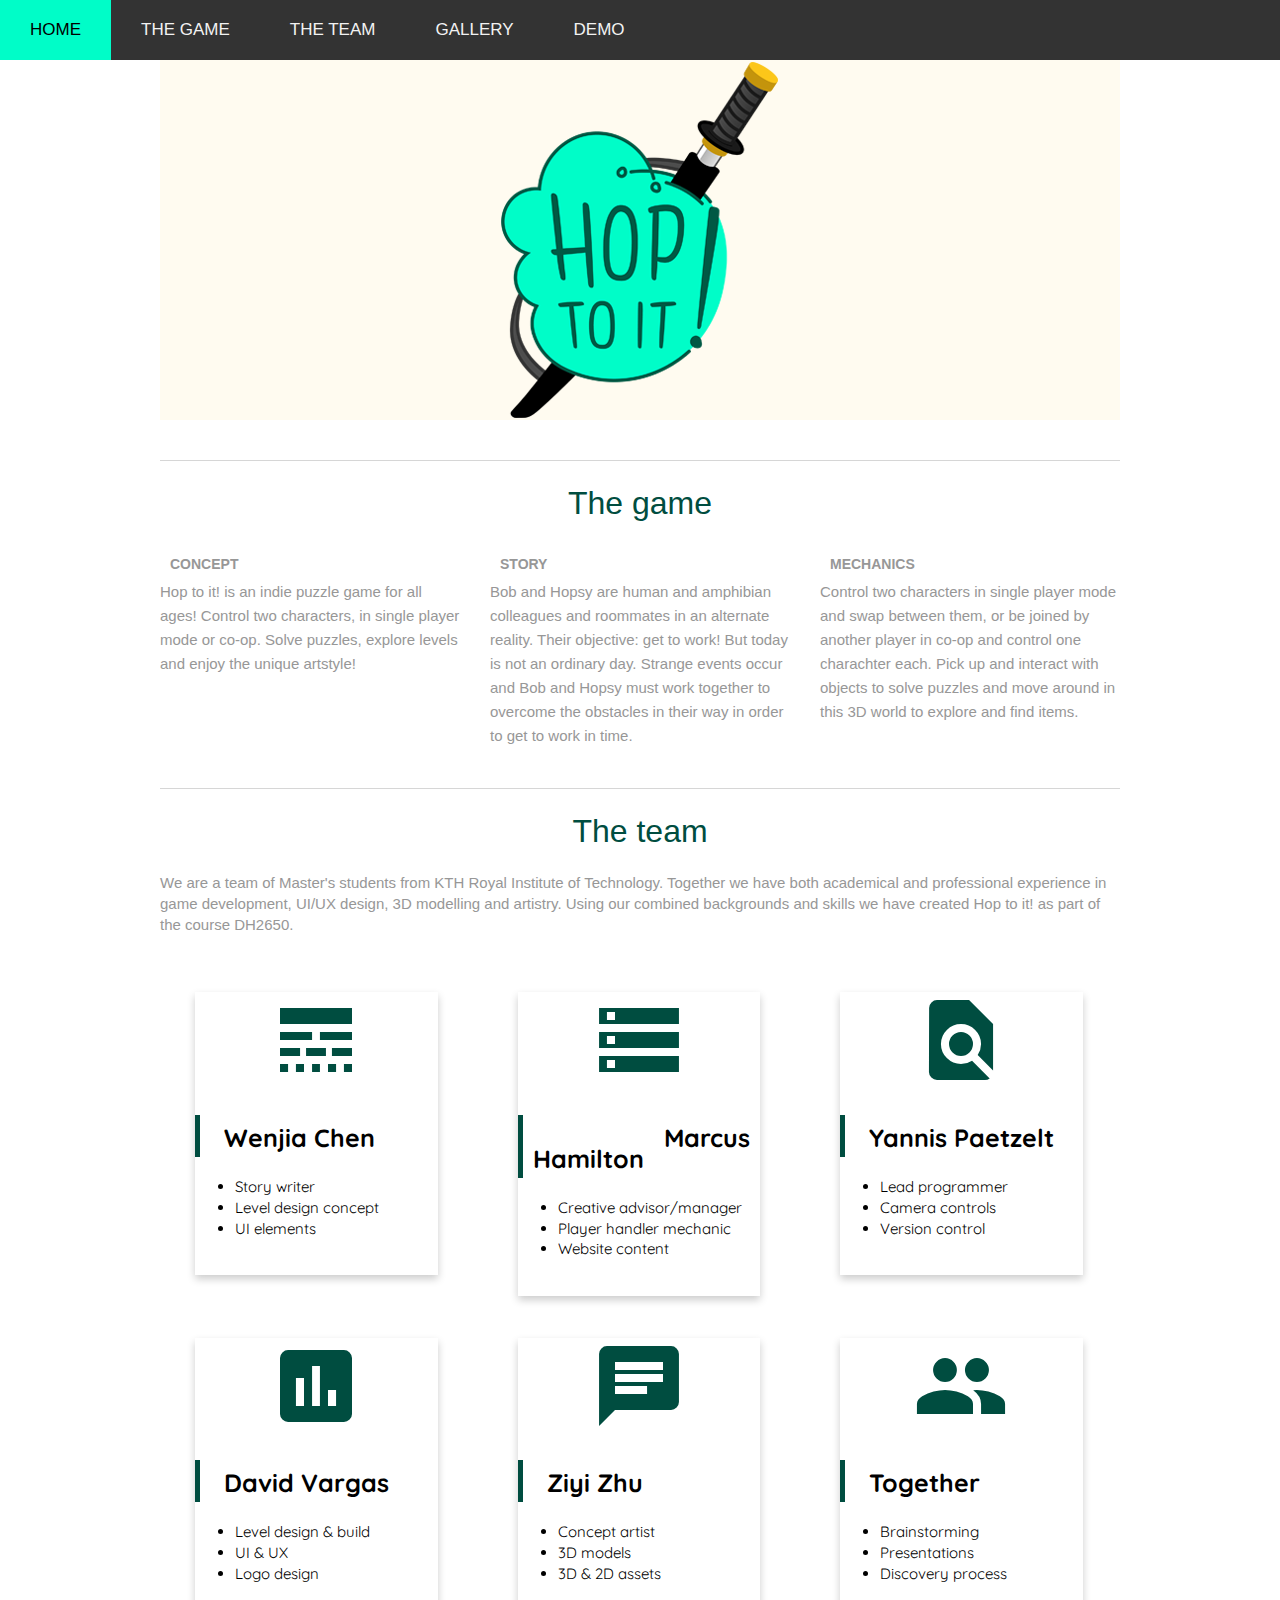
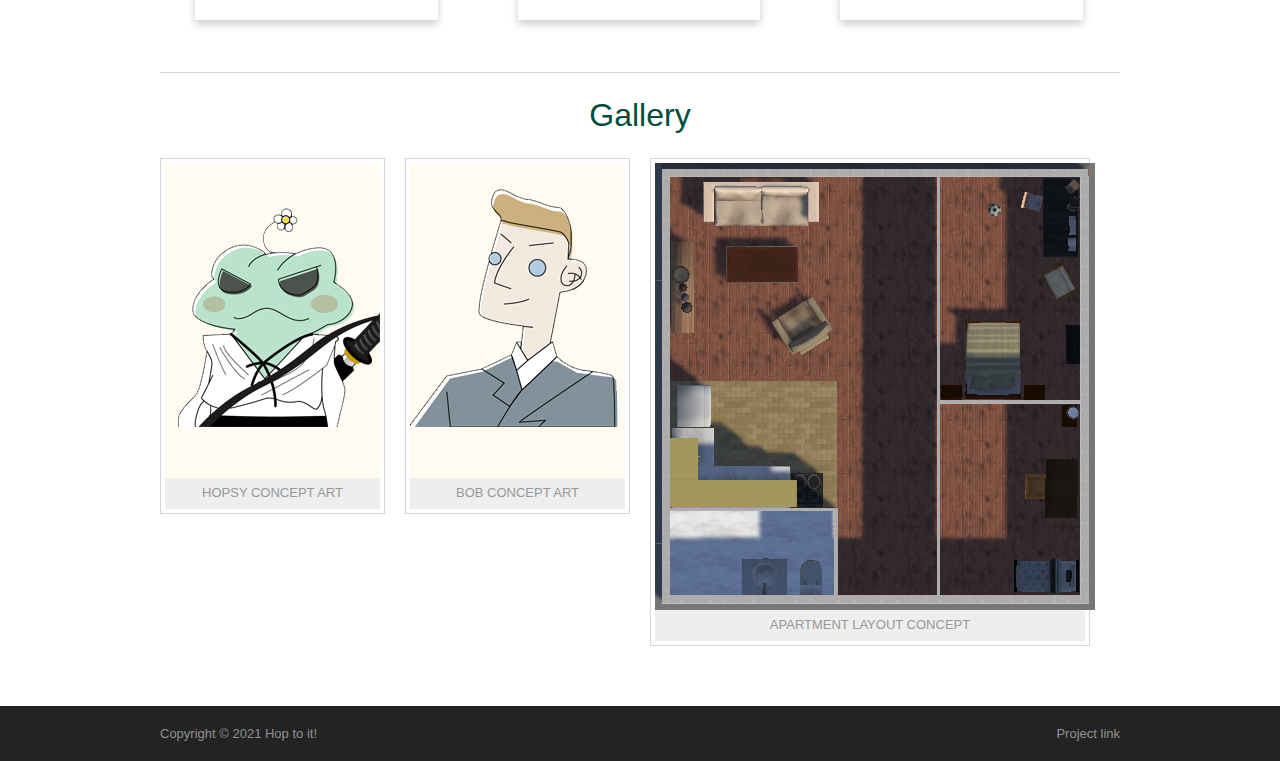
==== index.html @ 8611d5c2 "remove main folder" ====
<!DOCTYPE html>
<html lang="en" dir="ltr">
<head>
<link href="https://fonts.googleapis.com/icon?family=Material+Icons" rel="stylesheet">
<link href='https://fonts.googleapis.com/css?family=Quicksand' rel='stylesheet'>
<title>Hop to it!</title>
<meta charset="UTF-8">
<link rel="stylesheet" href="styles/layout.css" type="text/css">
<!--[if lt IE 9]><script src="scripts/html5shiv.js"></script><![endif]-->
<style>

html{
      scroll-padding-top: 70px;
}

body {
  margin: 0;
  padding: 0;
  font-family: Arial, Helvetica, sans-serif;
}

.topnav {
  overflow: hidden;
  background-color: #333;
  position: fixed;
  top: 0;
  width: 100%
}

.topnav a {
  float: left;
  color: #f2f2f2;
  text-align: center;
  padding: 20px 30px;
  text-decoration: none;
  font-size: 17px;
}

.topnav a:hover {
  background-color: #00FDC8;
  color: black;
}

/* Create three equal columns that floats next to each other */
.colcontainer {
  display: table;
  table-layout: fixed; /*euqal column width*/
  width: 100%;
}

.colsection {
  width: 100%;
  margin:0 auto;
  position:relative;
  background-color: #fffbf0;
  border-style: solid;
  border-color: gray;
  border-width: 2px;
  padding: 5px;

}

.card {
  box-shadow: 0 4px 8px 0 rgba(0,0,0,0.2);
  transition: 0.3s;
  width: 100%;
}

.card:hover {
  box-shadow: 0 8px 16px 0 rgba(0,0,0,0.2);
}

blockquote {
    border-left: 5px solid #004d40 !important;
    margin: 20px 0;
    padding-left: 1.5rem;
    padding:8px 10px;
}

@media (max-width: 440px) { /*breakpoint*/
  .colsection {
    display: block;
  }
}

/* Responsive columns */
@media screen and (max-width: 440px) {
  .column {
    width: 100%;
    display: block;
    margin-bottom: 20px;
  }
}

/* Float four columns side by side */
.column {
  float: left;
  width: 25%;
  padding: 0 40px;
}

/* Remove extra left and right margins, due to padding */
.row {margin: 0 -5px;}

/* Clear floats after the columns */
.row:after {
  content: "";
  display: table;
  clear: both;
}

.material-icons {
    font-family: 'Material Icons';
    font-weight: normal;
    font-style: normal;
    font-size: 24px;
    line-height: 1;
    letter-spacing: normal;
    text-transform: none;
    display: inline-block;
    white-space: nowrap;
    word-wrap: normal;
    direction: ltr;
    -moz-font-feature-settings: 'liga';
    -moz-osx-font-smoothing: grayscale;
}

.promo-caption {
    font-size: 1.7rem;
    font-weight: 500;
    margin-top: 5px;
    margin-bottom: 0;
    text-align: justify !important;
}

i.large {
    font-size: 6rem;
}
.promo i, .icon {
    color: #004d40;
}

</style>

</head>
<body>

<div class="topnav" >
 
<a class="active" href="#home">HOME</a>
  <a href="#game">THE GAME</a>
  <a href="#team">THE TEAM</a>
  <a href="#Gallery">GALLERY</a>
  <a href="https://github.com/DH2650-spel21-8/Hop-to-it" target="blank">DEMO</a>
</div>

<!--
<div class="wrapper row1">
  <header id="header" class="clear">
    <div id="hgroup">
    <!--  
    <h1><a href="#">Hop to it!</a></h1>
       <h2>Subtitle</h2> 
       
    </div>
    <div>
    <img src="images/logo.png" height="50px" width="39px" border="1px">
    <span style="vertical-align: middle;">Here is some text.</span>
    <br> <br>
</div>

    <nav>
      <ul>
        <li><a href="#">Text Link</a></li>
        <li><a href="#">Text Link</a></li>
        <li><a href="#">Text Link</a></li>
        <li><a href="#">Text Link</a></li>
        <li class="last"><a href="#">Text Link</a></li>
      </ul>
    </nav>
  </header>
</div>
-->
<!-- content -->
<div id="home" style="margin-top: 30px" class="wrapper row2">
  <div id="container" class="clear">
    <!-- content body -->
    <section id="slider"><a href="#"><img src="images/title1.png" alt=""></a></section>

    <!-- main content -->
    <div id="homepage">
    <div id="game">
      <!-- services area -->
      <h1></h1>
      <div style="text-align: center; font-size: 32px; color:"> 
        <p style="color:#004d40;">  The game  <p>
      </div>
      
      <section id="services" class="clear">
        <article>
          <strong>Concept</strong>
          <p style="font-size: 15px">Hop to it! is an indie puzzle game for all ages! Control two characters, in single player mode or co-op. Solve puzzles, explore levels and enjoy the unique artstyle!</p>
        </article>
        <article>
          <strong>Story</strong>
          <p style="font-size: 15px">Bob and Hopsy are human and amphibian colleagues and roommates in an alternate reality. Their objective: get to work! But today is not an ordinary day. Strange events
          occur and Bob and Hopsy must work together to overcome the obstacles in their way in order to get to work in time.</p>
        </article>
        <article class="last">
          <strong>Mechanics</strong>
          <p style="font-size: 15px">Control two characters in single player mode and swap between them, or be joined by another player in co-op and control one charachter each. Pick up and interact with objects
          to solve puzzles and move around in this 3D world to explore and find items.</p>
        </article>
      </section>
      </div>
      <!-- / services area -->
      <!-- ########################################################################################## -->
      <!-- ########################################################################################## -->
      <!-- ########################################################################################## -->
      <!-- ########################################################################################## -->
      <!-- One Quarter -->
      
      <div id="team">
      <h1></h1>
      <div style="text-align: center; font-size: 32px; color:"> 
        <p style="color:#004d40;">  The team  <p>
      </div>
      
      <section class="clear">
      <p style="font-size: 15px">We are a team of Master's students from KTH Royal Institute of Technology. Together we have both academical and professional experience in game development, UI/UX design, 3D modelling and artistry.
        Using our combined backgrounds and skills we have created Hop to it! as part of the course DH2650.</p>
        <br> <br>
      <div class="row">
        <div class="column"> 
            <div class="card">
                <div style="text-align: center;">
                    <i class="material-icons large center-align icon" googl="true">line_style</i>
                </div>
                <blockquote>
                    <p style="font-family: 'Quicksand';font-size: 25px; color: black;" class="promo-caption" googl="true">&nbsp;&nbsp;<b>Wenjia Chen</b></p> 
                </blockquote>
                <ul style="font-family: 'Quicksand';font-size: 15px; color: black;" class="browser-default">
                  <li>Story writer</li>
                  <li googl="true">Level design concept</li>
                  <li>UI elements</li>
                </ul>
                <br>
            </div>
        </div>

        <div class="column"> 
            <div class="card">
                <div style="text-align: center;">
                    <i class="material-icons large center-align icon" googl="true">storage</i>
                </div>
                <blockquote>
                    <p style="font-family: 'Quicksand';font-size: 25px; color: black;" class="promo-caption" googl="true">&nbsp;&nbsp;<b>Marcus Hamilton</b></p> 
                </blockquote>
                <ul style="font-family: 'Quicksand';font-size: 15px; color: black;" class="browser-default">
                  <li>Creative advisor/manager</li>
                  <li googl="true">Player handler mechanic</li>
                  <li>Website content</li>
                </ul>
                <br>
            </div>
        </div>

        <div class="column"> 
            <div class="card">
                <div style="text-align: center;">
                    <i class="material-icons large center-align icon" googl="true">find_in_page</i>
                </div>
                <blockquote>
                    <p style="font-family: 'Quicksand';font-size: 25px; color: black;" class="promo-caption" googl="true">&nbsp;&nbsp;<b>Yannis Paetzelt</b></p> 
                </blockquote>
                <ul style="font-family: 'Quicksand';font-size: 15px; color: black;" class="browser-default">
                  <li>Lead programmer</li>
                  <li googl="true">Camera controls</li>
                  <li>Version control</li>
                </ul>
                <br>
            </div>
        </div>
      </div>
      
      <br> <br>

      <div class="row"> 
        <div class="column"> 
            <div class="card">
                <div style="text-align: center;">
                    <i class="material-icons large center-align icon" googl="true">insert_chart</i>
                </div>
                <blockquote>
                    <p style="font-family: 'Quicksand';font-size: 25px; color: black;" class="promo-caption" googl="true">&nbsp;&nbsp;<b>David Vargas</b></p> 
                </blockquote>
                <ul style="font-family: 'Quicksand';font-size: 15px; color: black;" class="browser-default">
                  <li>Level design & build</li>
                  <li googl="true">UI & UX</li>
                  <li>Logo design</li>
                </ul>
                <br>
            </div>
        </div>

        <div class="column"> 
            <div class="card">
                <div style="text-align: center;">
                    <i class="material-icons large center-align icon" googl="true">chat</i>
                </div>
                <blockquote>
                    <p style="font-family: 'Quicksand';font-size: 25px; color: black;" class="promo-caption" googl="true">&nbsp;&nbsp;<b>Ziyi Zhu</b></p> 
                </blockquote>
                <ul style="font-family: 'Quicksand';font-size: 15px; color: black;" class="browser-default">
                  <li>Concept artist</li>
                  <li googl="true">3D models</li>
                  <li>3D & 2D assets</li>
                </ul>
                <br>
            </div>
        </div>

        <div class="column"> 
            <div class="card">
                <div style="text-align: center;">
                    <i class="material-icons large center-align icon" googl="true">group</i>
                </div>
                <blockquote>
                    <p style="font-family: 'Quicksand';font-size: 25px; color: black;" class="promo-caption" googl="true">&nbsp;&nbsp;<b>Together</b></p> 
                </blockquote>
                <ul style="font-family: 'Quicksand';font-size: 15px; color: black;" class="browser-default">
                  <li>Brainstorming</li>
                  <li googl="true">Presentations</li>
                  <li>Discovery process</li>
                </ul>
                <br>
            </div>
            <br> <br>
        </div>
      </div>
      
      <div id="team">
      <h1></h1>
      <div style="text-align: center; font-size: 32px; color:"> 
        <p style="color:#004d40;"> </b> Gallery  <p>
      </div>


      <div id="Gallery"></div>
      <section id="latest" class="last clear">
        <article class="one_quarter">
          <figure><img src="images/hopsy.png" width="215" height="315" alt="">
            <figcaption>Hopsy concept art</figcaption>
          </figure>
        </article>
        <article class="one_quarter">
          <figure><img src="images/bob.png" width="215" height="315" alt="">
            <figcaption>Bob concept art</figcaption>
          </figure>
        </article>
        <article style="width: 440px"class="one_quarter">
          <figure><img src="images/apartment.png" width="440" height="447" alt="">
            <figcaption>Apartment layout concept</figcaption>
          </figure>
        </article>
      
      </section>
      <!-- / One Quarter -->
    </div>
    <!-- / content body -->
  </div>
</div>
</div>
<!-- Footer -->
<div style="width:100%;" class="wrapper row3">
  <footer id="footer" class="clear">
    <p class="fl_left">Copyright &copy; 2021 <a href="#">Hop to it!</a></p>
    <p class="fl_right"> <a target="_blank" href="https://github.com/DH2650-spel21-8/Hop-to-it" title="Free Website Templates">Project link</a></p>
  </footer>
</div>
</body>
</html>
---- styles/layout.css ----
/*
HTML 5 Template Name: Basic 84
File: Layout CSS
Author: OS Templates
Author URI: https://www.os-templates.com/
Licence: <a href="https://www.os-templates.com/template-terms">Website Template Licence</a>
*/

html{overflow-y:scroll;} /* Forces a scrollbar when the viewport is larger than the websites content - CSS3 */

body{margin:0; padding:0; font-size:13px; font-family:Georgia, "Times New Roman", Times, serif; color:#919191; background-color:#232323;}

.clear:after{content:"."; display:block; height:0; clear:both; visibility:hidden; line-height:0;}
.clear{display:block; clear:both;}
html[xmlns] .clear{display:block;}
* html .clear{height:1%;}

a{outline:none; text-decoration:none;}

code{font-weight:normal; font-style:normal; font-family:Georgia, "Times New Roman", Times, serif;}

.fl_left{float:left;}
.fl_right{float:right;}

img{margin:0; padding:0; border:none; line-height:normal; vertical-align:middle;}
.imgholder, .imgl, .imgr{padding:4px; border:1px solid #D6D6D6; text-align:center;}
.imgl{float:left; margin:0 15px 15px 0; clear:left;}
.imgr{float:right; margin:0 0 15px 15px; clear:right;}

/*----------------------------------------------HTML 5 Overrides-------------------------------------*/

address, article, aside, figcaption, figure, footer, header, nav, section{display:block; margin:0; padding:0;}

q{display:block; padding:0 10px 8px 10px; color:#979797; background-color:#ECECEC; font-style:italic; line-height:normal;}
q:before{content:'� '; font-size:26px;}
q:after{content:' �'; font-size:26px; line-height:0;}

/* ----------------------------------------------Wrapper-------------------------------------*/

div.wrapper{display:block; width:100%; margin:0; padding:0; text-align:left;}

.row1, .row1 a{color:#00FDC8; background-color:#333333;}
.row2{color:#979797; background-color:#FFFFFF;}
.row2 a{color:#FF9900; background-color:#FFFFFF;}
.row3, .row3 a{color:#919191; background-color:#232323;}

/*----------------------------------------------Generalise-------------------------------------*/

#header, #container, #footer{display:block; width:960px; margin:0 auto;}

nav ul{margin:0; padding:0; list-style:none;}

h1, h2, h3, h4, h5, h6{margin:0; padding:0; font-size:16px; font-weight:bold; font-style:normal; line-height:normal; text-transform:uppercase;}

address{font-style:normal;}

/*
blockquote, q{display:block; padding:8px 10px; color:#979797; background-color:#ECECEC; font-style:italic; line-height:normal;}
blockquote:before, q:before{content:'� '; font-size:26px;}
blockquote:after, q:after{content:' �'; font-size:26px; line-height:0;}
*/

form, fieldset, legend{margin:0; padding:0; border:none;}
legend{display:none;}
input, textarea, select{font-size:12px; font-family:Georgia,"Times New Roman",Times,serif;}

.one_third, .two_third, .three_third{display:block; float:left; margin:0 30px 0 0;}
.one_third{width:300px;}
.two_third{width:630px;}
.three_third{width:960px; float:none; margin-right:0; clear:both;}

.one_quarter, .two_quarter, .three_quarter, .four_quarter{display:block; float:left; margin:0 20px 0 0; text-align:justify;}
.one_quarter{width:225px;}
.two_quarter{width:470px;}
.three_quarter{width:715px;}
.four_quarter{width:960px; float:none; margin-right:0; clear:both;}

.lastbox{margin-right:0;}

/*----------------------------------------------Header-------------------------------------*/

#header{padding:20px 0;}

#header #hgroup{float:left; margin:0 0 20px 0;}
#header #hgroup h1, #header #hgroup h2{font-weight:normal; text-transform:none;}
#header #hgroup h1{font-size:36px;}
#header #hgroup h2{font-size:13px;}

#header form{display:block; width:290px; float:right; margin:20px 0; padding:0;}
#header form input{display:block; float:left; width:200px; margin:0; padding:5px; color:#C0BAB6; background-color:#232323; border:1px solid #666666;}
#header form #sf_submit{display:block; float:right; width:70px; font-size:12px; font-weight:bold; text-transform:uppercase; color:#FFFFFF; background-color:#FF9900; border:none; cursor:pointer;}

#header nav{display:block; width:100%; margin:0; padding:20px 0; color:#C0BAB6; background-color:#232323; clear:both;}
#header nav ul{padding:0 20px;}
#header nav li{display:inline; margin-right:25px; text-transform:uppercase;}
#header nav li.last{margin-right:0;}
#header nav li a{color:#C0BAB6; background-color:#232323;}
#header nav li a:hover{color:#FF9900; background-color:#232323;}

/*----------------------------------------------Content Area-------------------------------------*/

#container{padding:30px 0;}
#container section{display:block; width:100%; margin:0 0 30px 0; padding:0;}
#container .last{margin:0;}
#container .more{text-align:right;}

/* ------Slider-----*/

#container #slider{}

/* ------Shout-----*/

#container #shout{display:block; width:930px; padding:15px; font-size:16px; line-height:1.8em; color:#979797; background-color:#EEEEEE; text-transform:uppercase; text-align:justify;}
#container #shout p{margin:0; padding:0;}

/* ------Main Content-----*/

#container #homepage{display:block; width:100%; line-height:1.6em;}
#container #homepage h1{margin-bottom:25px; padding-bottom:10px; border-bottom:1px solid #D6D6D6;}

#container #homepage #services{}
#container #homepage #services article{display:inline; float:left; width:300px; margin:0 30px 0 0; padding:0;}
#container #homepage #services .last{margin-right:0;}
#container #homepage #services figure{display:inline; float:left;}
#container #homepage #services strong{float:left; margin:8px 0 0 10px; padding:0; font-size:14px; font-weight:bold; text-transform:uppercase;}
#container #homepage #services p{display:block; margin:0; padding:5px 0 0 0; clear:both; line-height:1.6em;}
#container #homepage #services .spacer{clear:both; padding:8px 0; line-height:normal;}

#container #homepage #latest{}
#container #homepage #latest article{}
#container #homepage #latest figure{padding:4px; border:1px solid #D6D6D6; text-align:center;}
#container #homepage #latest figcaption{padding:5px; text-align:center; color:#979797; background-color:#EEEEEE; text-transform:uppercase; text-align:center;}

/*----------------------------------------------Footer-------------------------------------*/

#footer{padding:20px 0;}
#footer p{margin:0; padding:0;}
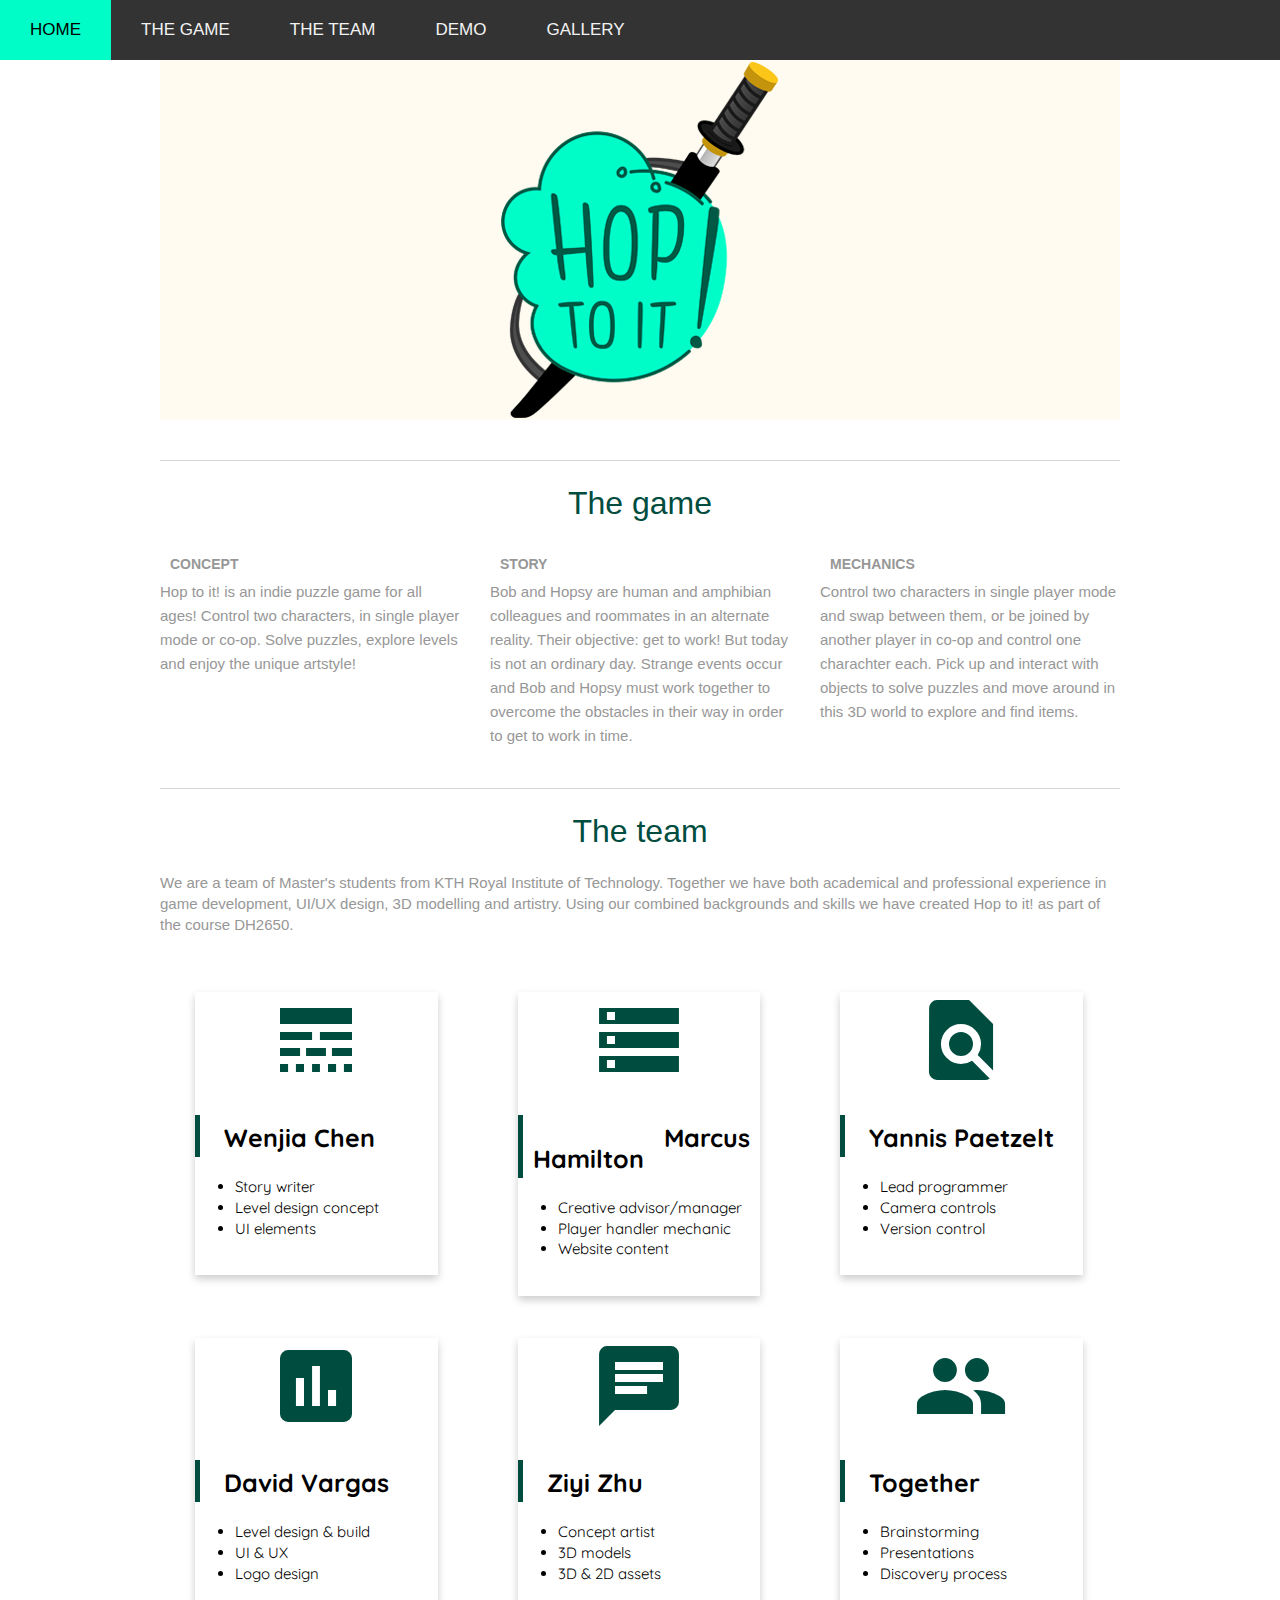
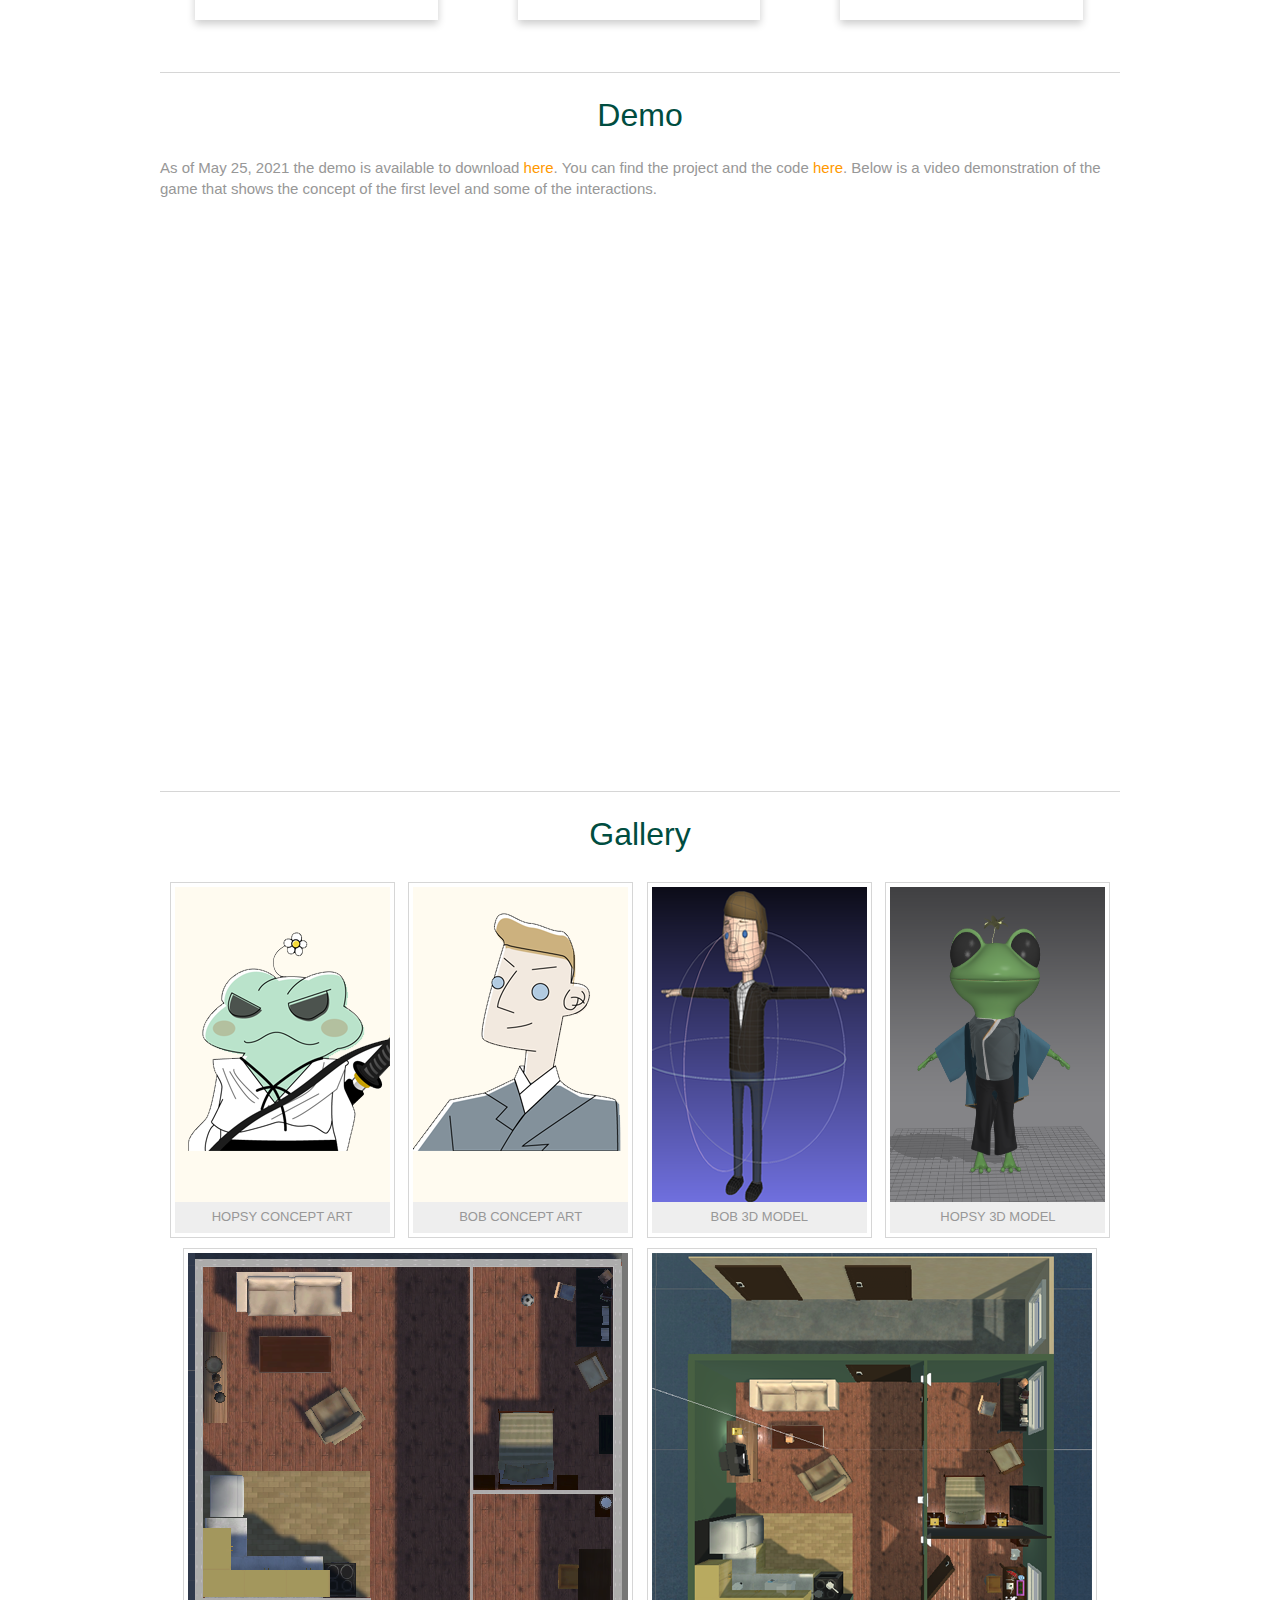
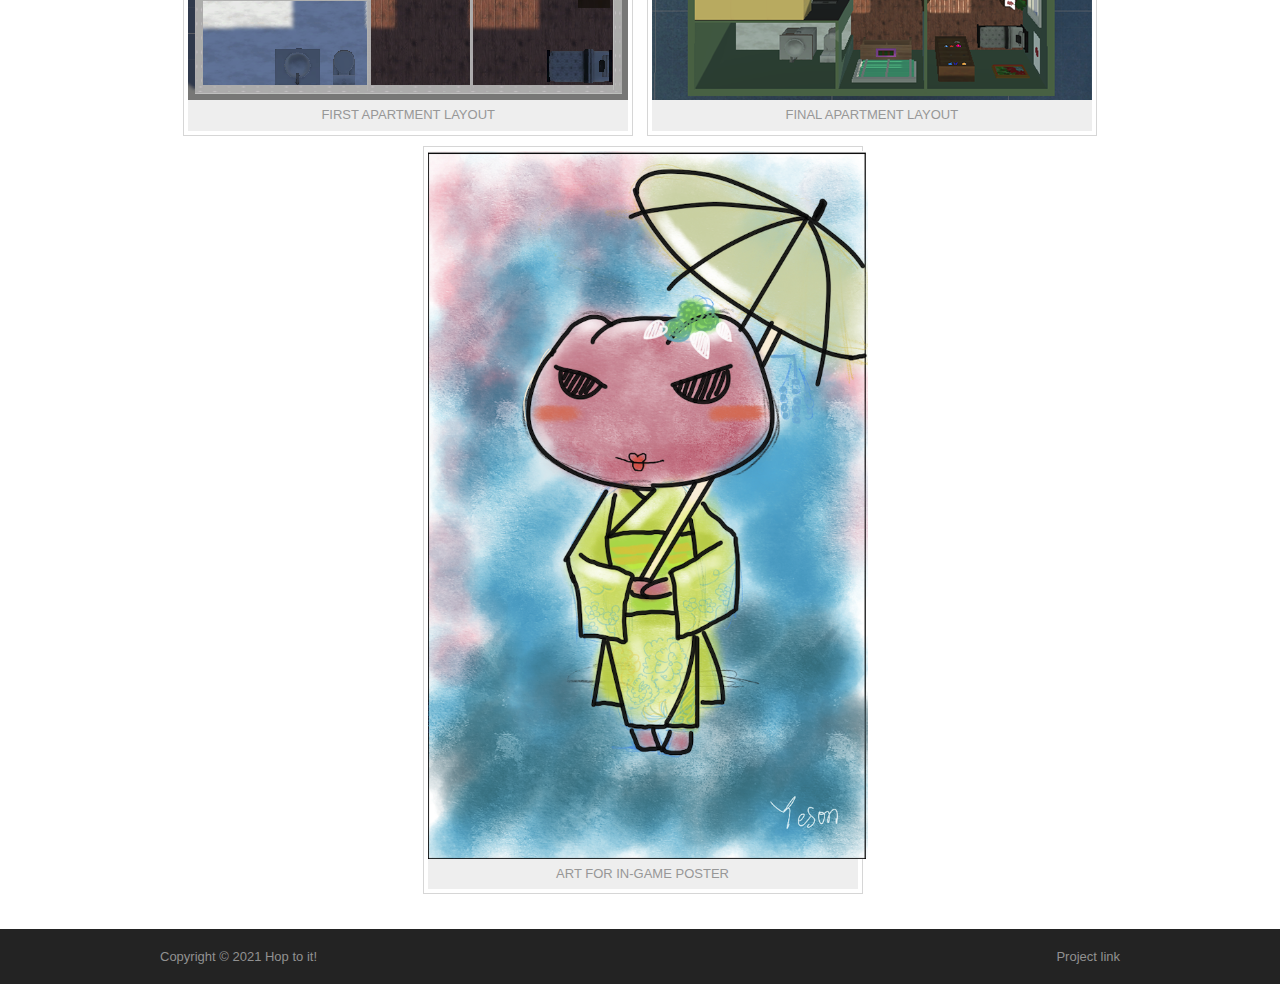
==== commit 993e4bc1: "Added demo section and images to gallery" ====
--- a/index.html
+++ b/index.html
@@ -150,8 +150,8 @@
 <a class="active" href="#home">HOME</a>
   <a href="#game">THE GAME</a>
   <a href="#team">THE TEAM</a>
+  <a href="#Demo">DEMO</a>
   <a href="#Gallery">GALLERY</a>
-  <a href="https://github.com/DH2650-spel21-8/Hop-to-it" target="blank">DEMO</a>
 </div>
 
 <!--
@@ -339,16 +339,40 @@
         </div>
       </div>
       
-      <div id="team">
+
+
+      <div id="Demo">
       <h1></h1>
       <div style="text-align: center; font-size: 32px; color:"> 
+        <p style="color:#004d40;"> </b> Demo  <p>
+      </div>
+      <div id="Demo2"></div>
+      <section class="clear">
+        <div> 
+        <p style="font-size: 15px">As of May 25, 2021 the demo is available to download <a target="_blank" href="https://drive.google.com/drive/folders/1llyT8_DVklATMDodVYiQNB13jZhYdLii?usp=sharing" title="Demo">here</a>.
+            You can find the project and the code <a target="_blank" href="https://github.com/DH2650-spel21-8/Hop-to-it" title="Github link">here</a>.
+            Below is a video demonstration of the game that shows the concept of the first level and some of the interactions.
+        </p>
+
+        <div class="w3-container w3-content w3-center w3-padding-54" style="max-width:960px; align:center;" id="VIDEO">
+            <iframe width=100% height="500" display:block src="https://www.youtube.com/watch?v=dQw4w9WgXcQ" frameborder="0"
+              allow="accelerometer; autoplay; clipboard-write; encrypted-media; gyroscope; picture-in-picture"
+              allowfullscreen></iframe>
+        </div>
+
+        </div>
+      </div>
+      </section>
+
+      <div id="Gallery">
+      <h1></h1>
+      <div style="text-align: center; font-size: 32px;"> 
         <p style="color:#004d40;"> </b> Gallery  <p>
       </div>
-
-
-      <div id="Gallery"></div>
+      <div id="Gallery2"></div>
       <section id="latest" class="last clear">
-        <article class="one_quarter">
+      <div style="text-align: center;"> 
+      <article class="one_quarter">
           <figure><img src="images/hopsy.png" width="215" height="315" alt="">
             <figcaption>Hopsy concept art</figcaption>
           </figure>
@@ -358,12 +382,36 @@
             <figcaption>Bob concept art</figcaption>
           </figure>
         </article>
-        <article style="width: 440px"class="one_quarter">
+        <article class="one_quarter">
+          <figure><img src="images/bobmodel.png" width="215" height="315" alt="">
+            <figcaption>Bob 3D model</figcaption>
+          </figure>
+        </article>
+        <article class="one_quarter">
+          <figure><img src="images/hopsymodel.png" width="215" height="315" alt="">
+            <figcaption>Hopsy 3D model</figcaption>
+          </figure>
+        </article>
+
+        <article style="width: 450px"class="two_quarter">
           <figure><img src="images/apartment.png" width="440" height="447" alt="">
-            <figcaption>Apartment layout concept</figcaption>
-          </figure>
-        </article>
-      
+            <figcaption>First apartment layout</figcaption>
+          </figure>
+        </article>
+
+        <article style="width: 450px"class="two_quarter">
+          <figure><img src="images/apartment_new2.png" width="440" height="447" alt="">
+            <figcaption>Final apartment layout</figcaption>
+          </figure>
+        </article>
+
+        <article style="width: 440px"class="four_quarter">
+          <figure><img src="images/poster.png" width="440" height="708" alt="">
+            <figcaption>Art for in-game poster</figcaption>
+          </figure>
+        </article>
+
+      </div>      
       </section>
       <!-- / One Quarter -->
     </div>
@@ -375,7 +423,7 @@
 <div style="width:100%;" class="wrapper row3">
   <footer id="footer" class="clear">
     <p class="fl_left">Copyright &copy; 2021 <a href="#">Hop to it!</a></p>
-    <p class="fl_right"> <a target="_blank" href="https://github.com/DH2650-spel21-8/Hop-to-it" title="Free Website Templates">Project link</a></p>
+    <p class="fl_right"> <a target="_blank" href="https://github.com/DH2650-spel21-8/Hop-to-it" title="Github link">Project link</a></p>
   </footer>
 </div>
 </body>
--- a/styles/layout.css
+++ b/styles/layout.css
@@ -69,7 +69,7 @@
 .two_third{width:630px;}
 .three_third{width:960px; float:none; margin-right:0; clear:both;}
 
-.one_quarter, .two_quarter, .three_quarter, .four_quarter{display:block; float:left; margin:0 20px 0 0; text-align:justify;}
+.one_quarter, .two_quarter, .three_quarter, .four_quarter{display: inline-block; margin: 5px;}
 .one_quarter{width:225px;}
 .two_quarter{width:470px;}
 .three_quarter{width:715px;}
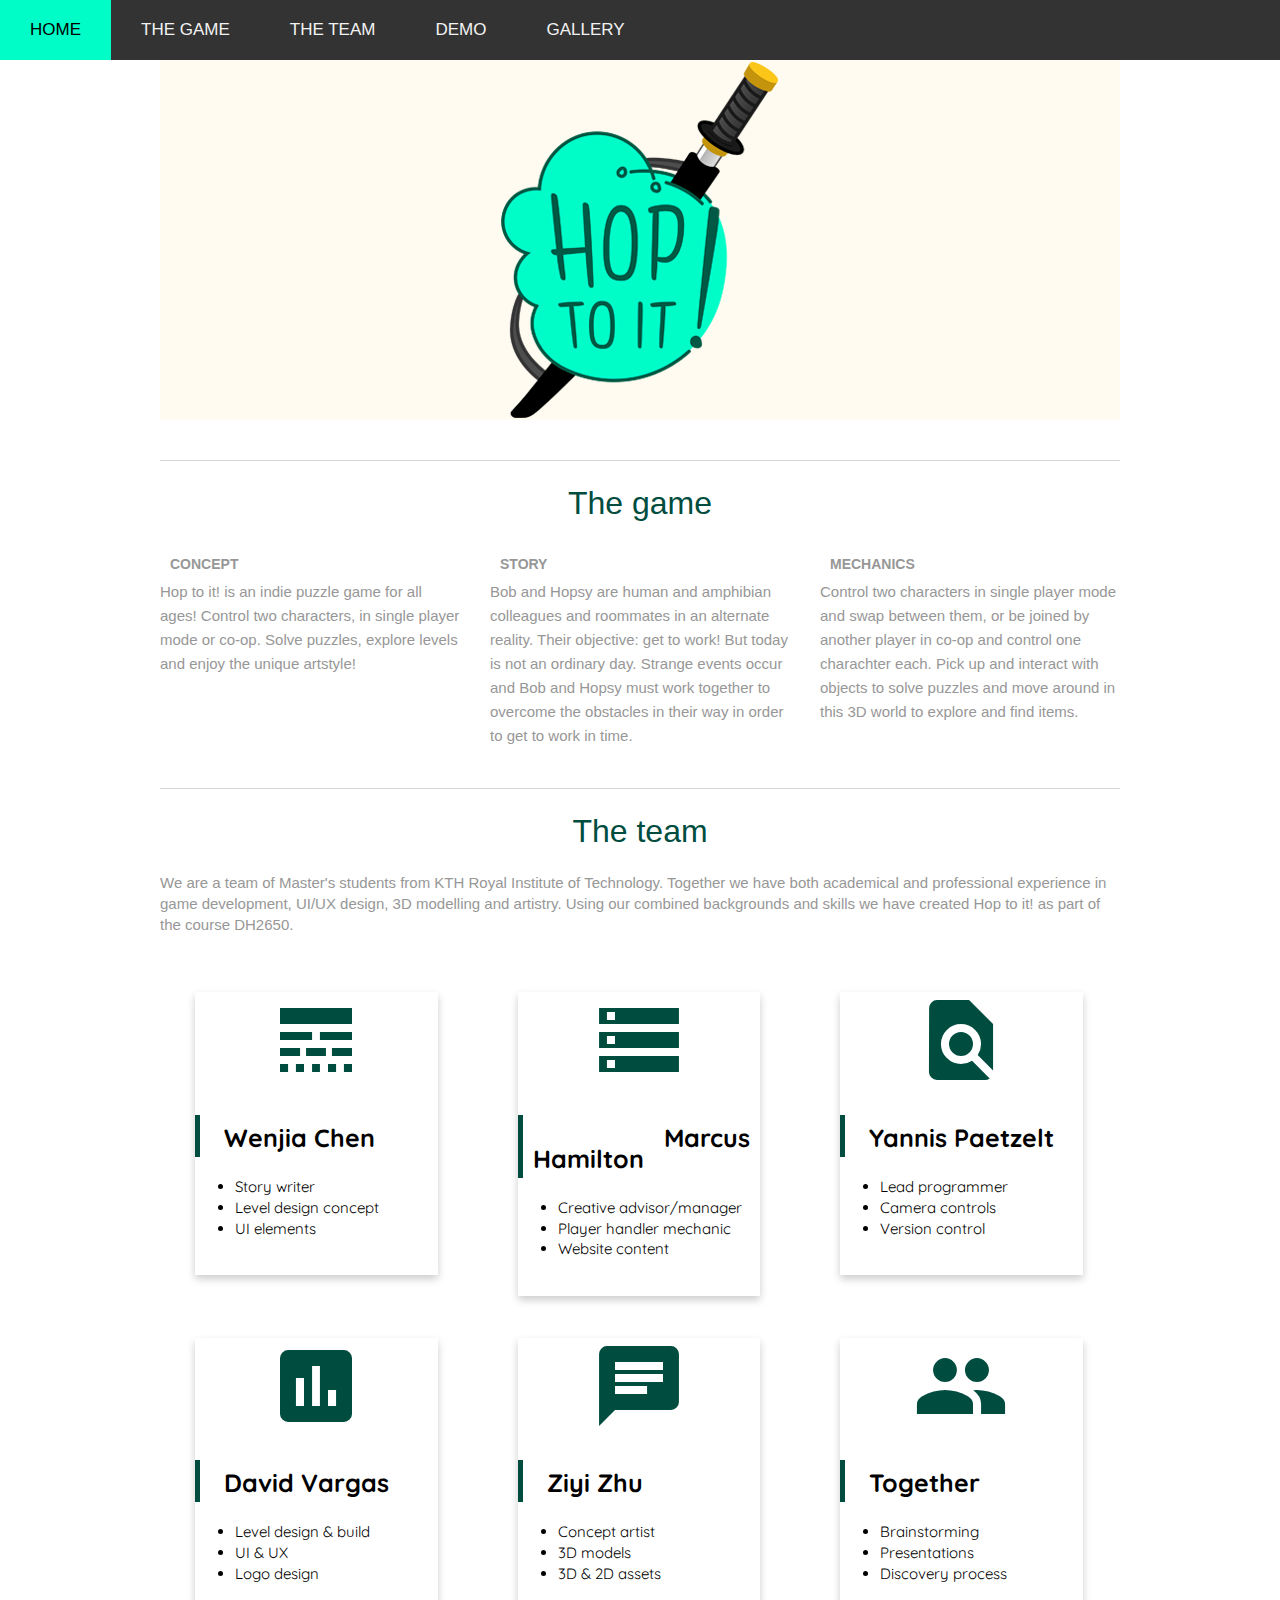
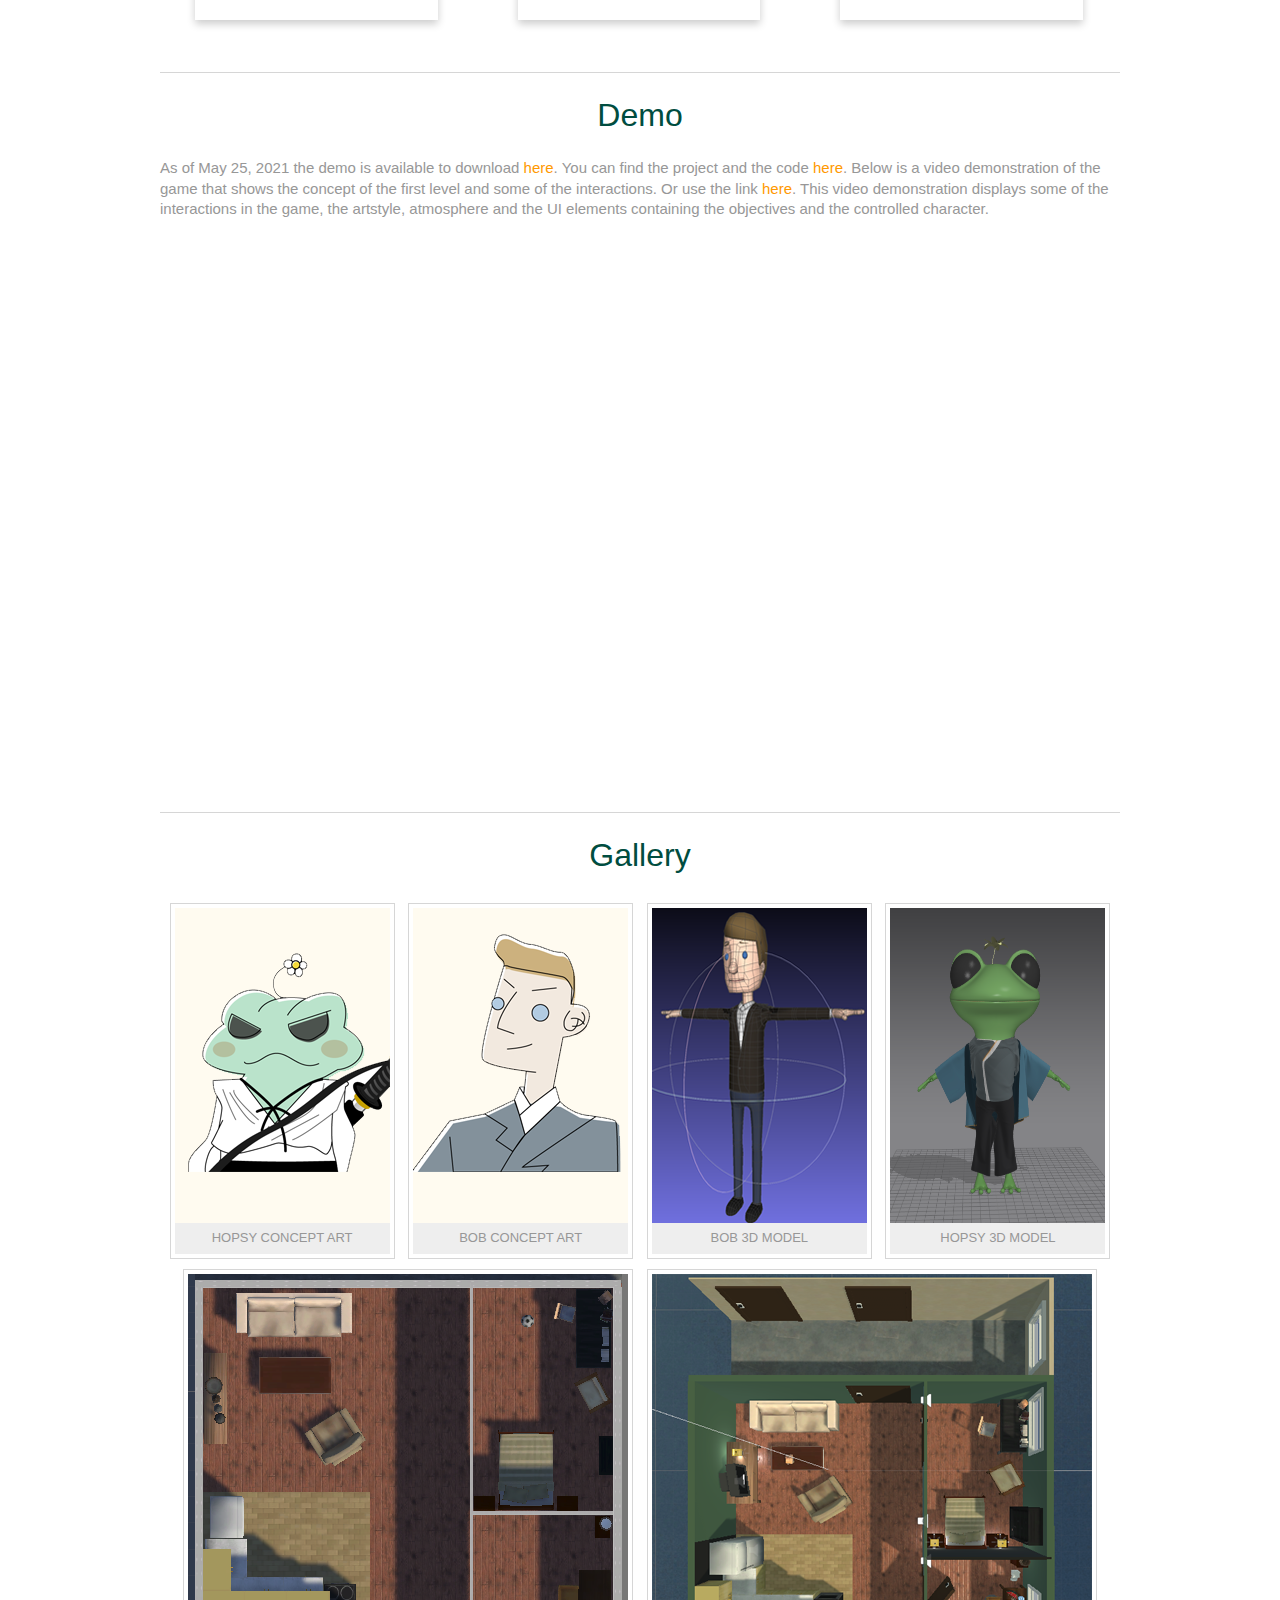
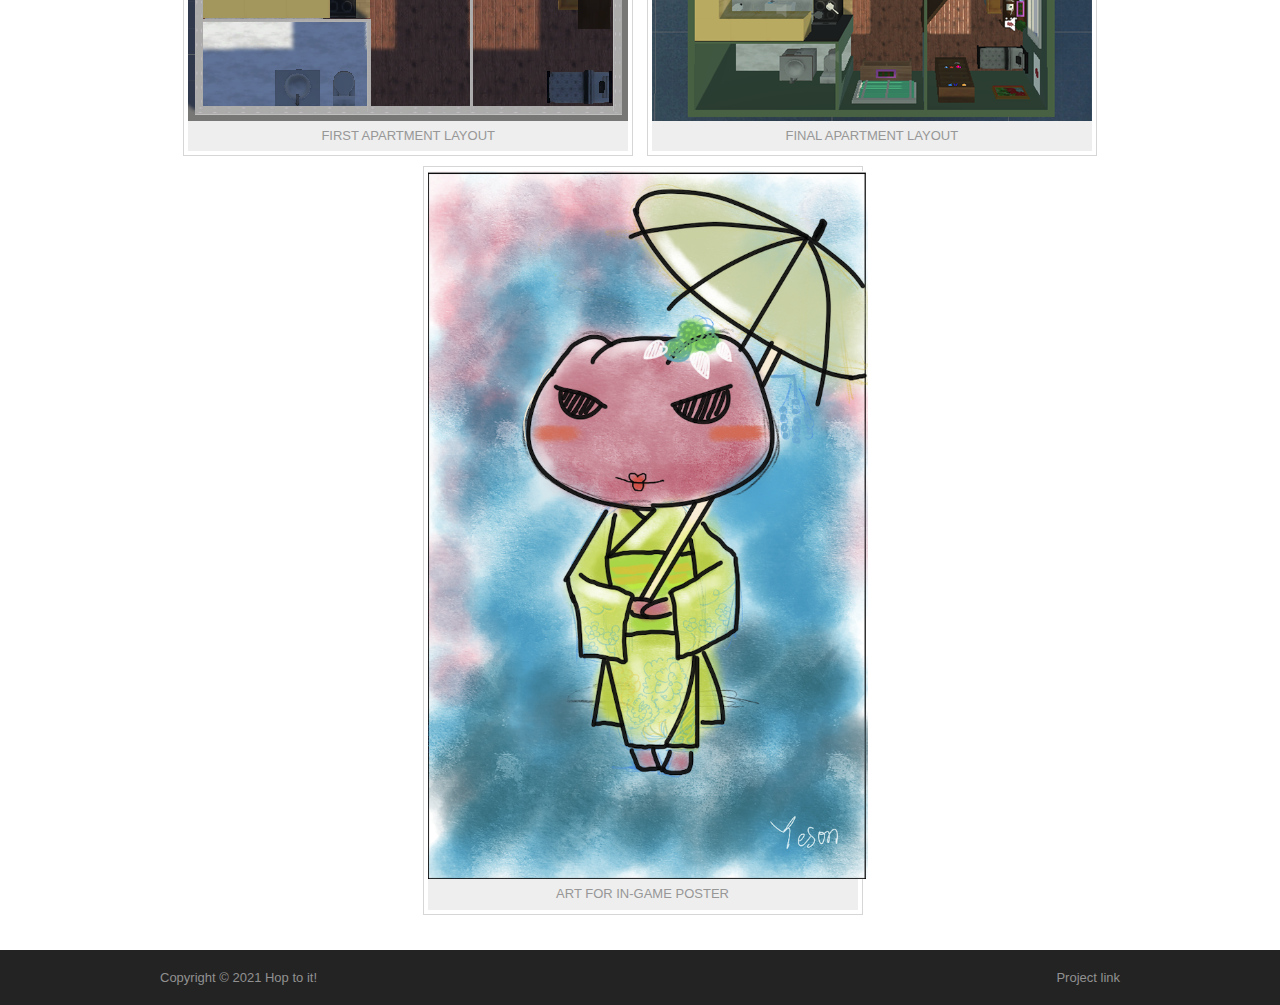
==== commit 759435e9: "Updated video link and demo description" ====
--- a/index.html
+++ b/index.html
@@ -351,11 +351,13 @@
         <div> 
         <p style="font-size: 15px">As of May 25, 2021 the demo is available to download <a target="_blank" href="https://drive.google.com/drive/folders/1llyT8_DVklATMDodVYiQNB13jZhYdLii?usp=sharing" title="Demo">here</a>.
             You can find the project and the code <a target="_blank" href="https://github.com/DH2650-spel21-8/Hop-to-it" title="Github link">here</a>.
-            Below is a video demonstration of the game that shows the concept of the first level and some of the interactions.
+            Below is a video demonstration of the game that shows the concept of the first level and some of the interactions. Or use the link 
+                <a target="_blank" href="https://www.youtube.com/embed/r0bm21hg_XU" title="YouTube link">here</a>.
+                This video demonstration displays some of the interactions in the game, the artstyle, atmosphere and the UI elements containing the objectives and the controlled character.
         </p>
 
         <div class="w3-container w3-content w3-center w3-padding-54" style="max-width:960px; align:center;" id="VIDEO">
-            <iframe width=100% height="500" display:block src="https://www.youtube.com/watch?v=dQw4w9WgXcQ" frameborder="0"
+            <iframe width=100% height="500" display:block src="https://www.youtube.com/embed/r0bm21hg_XU" frameborder="0"
               allow="accelerometer; autoplay; clipboard-write; encrypted-media; gyroscope; picture-in-picture"
               allowfullscreen></iframe>
         </div>
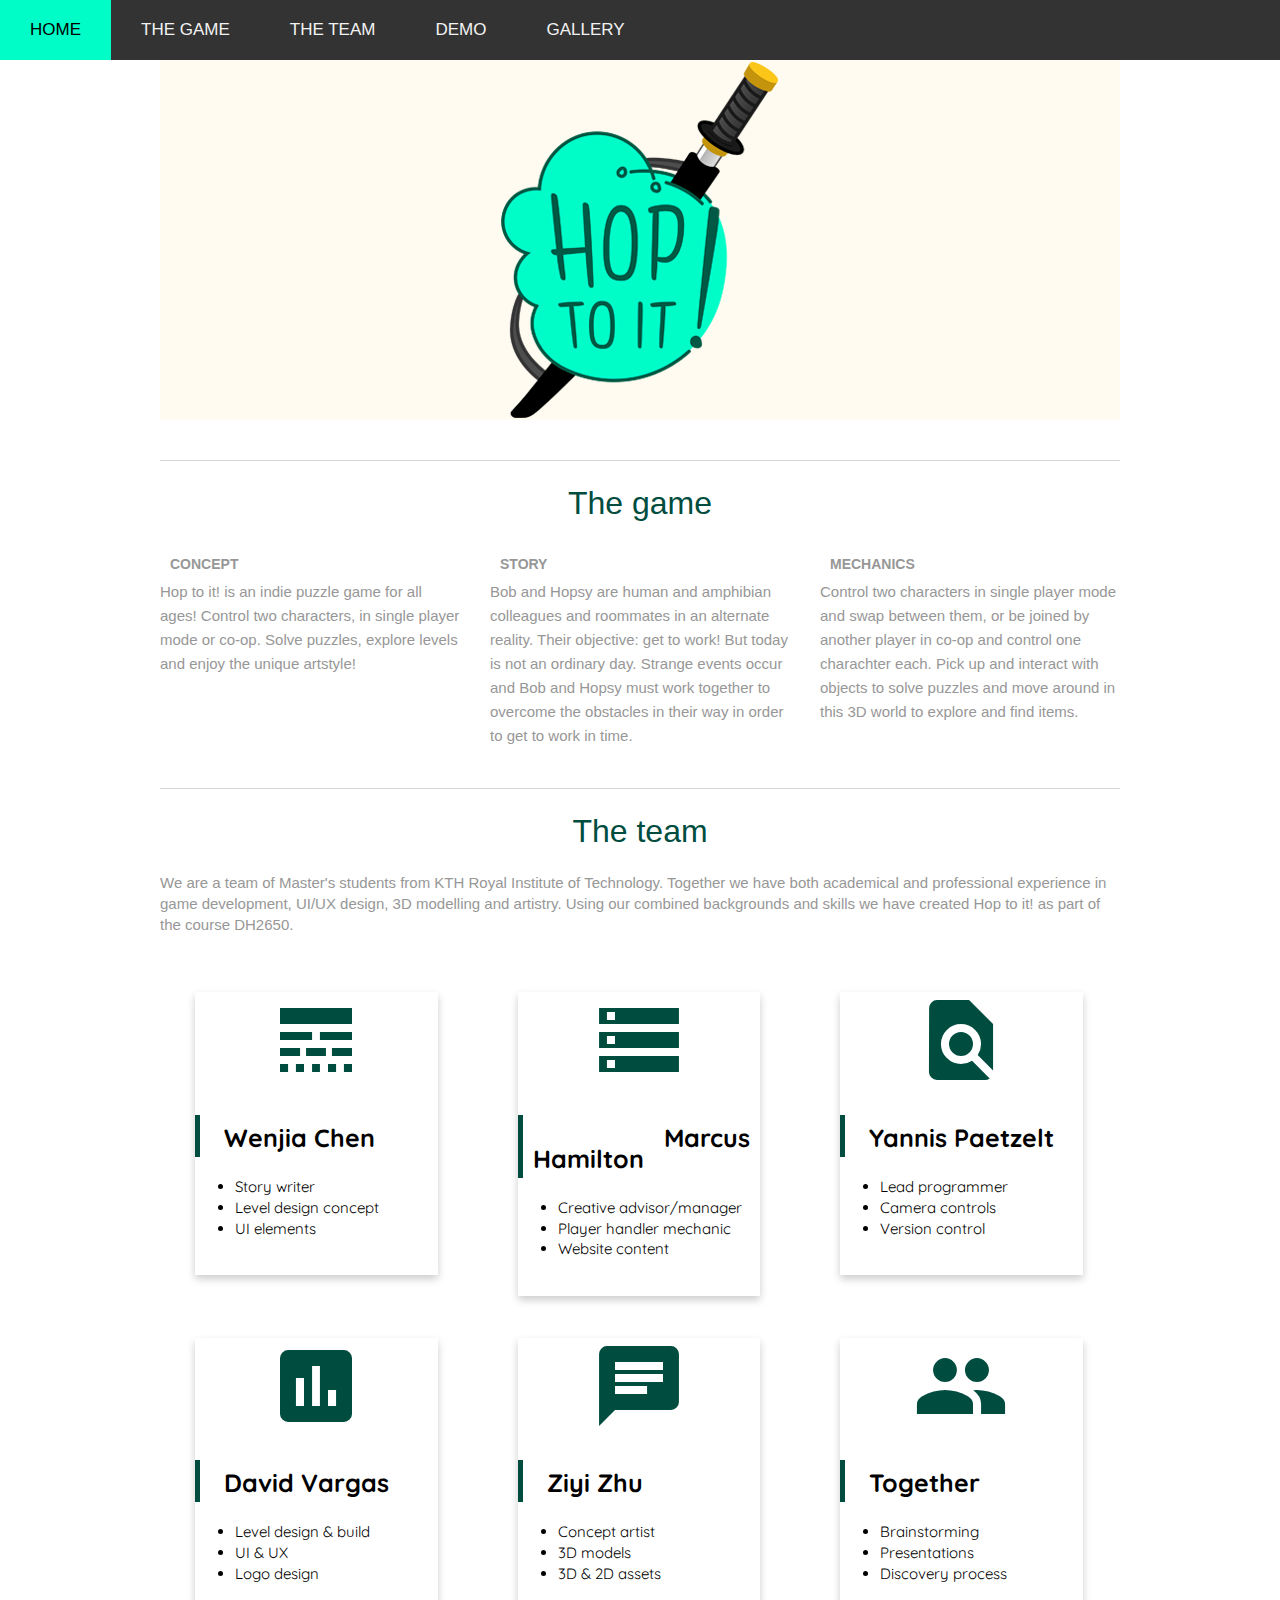
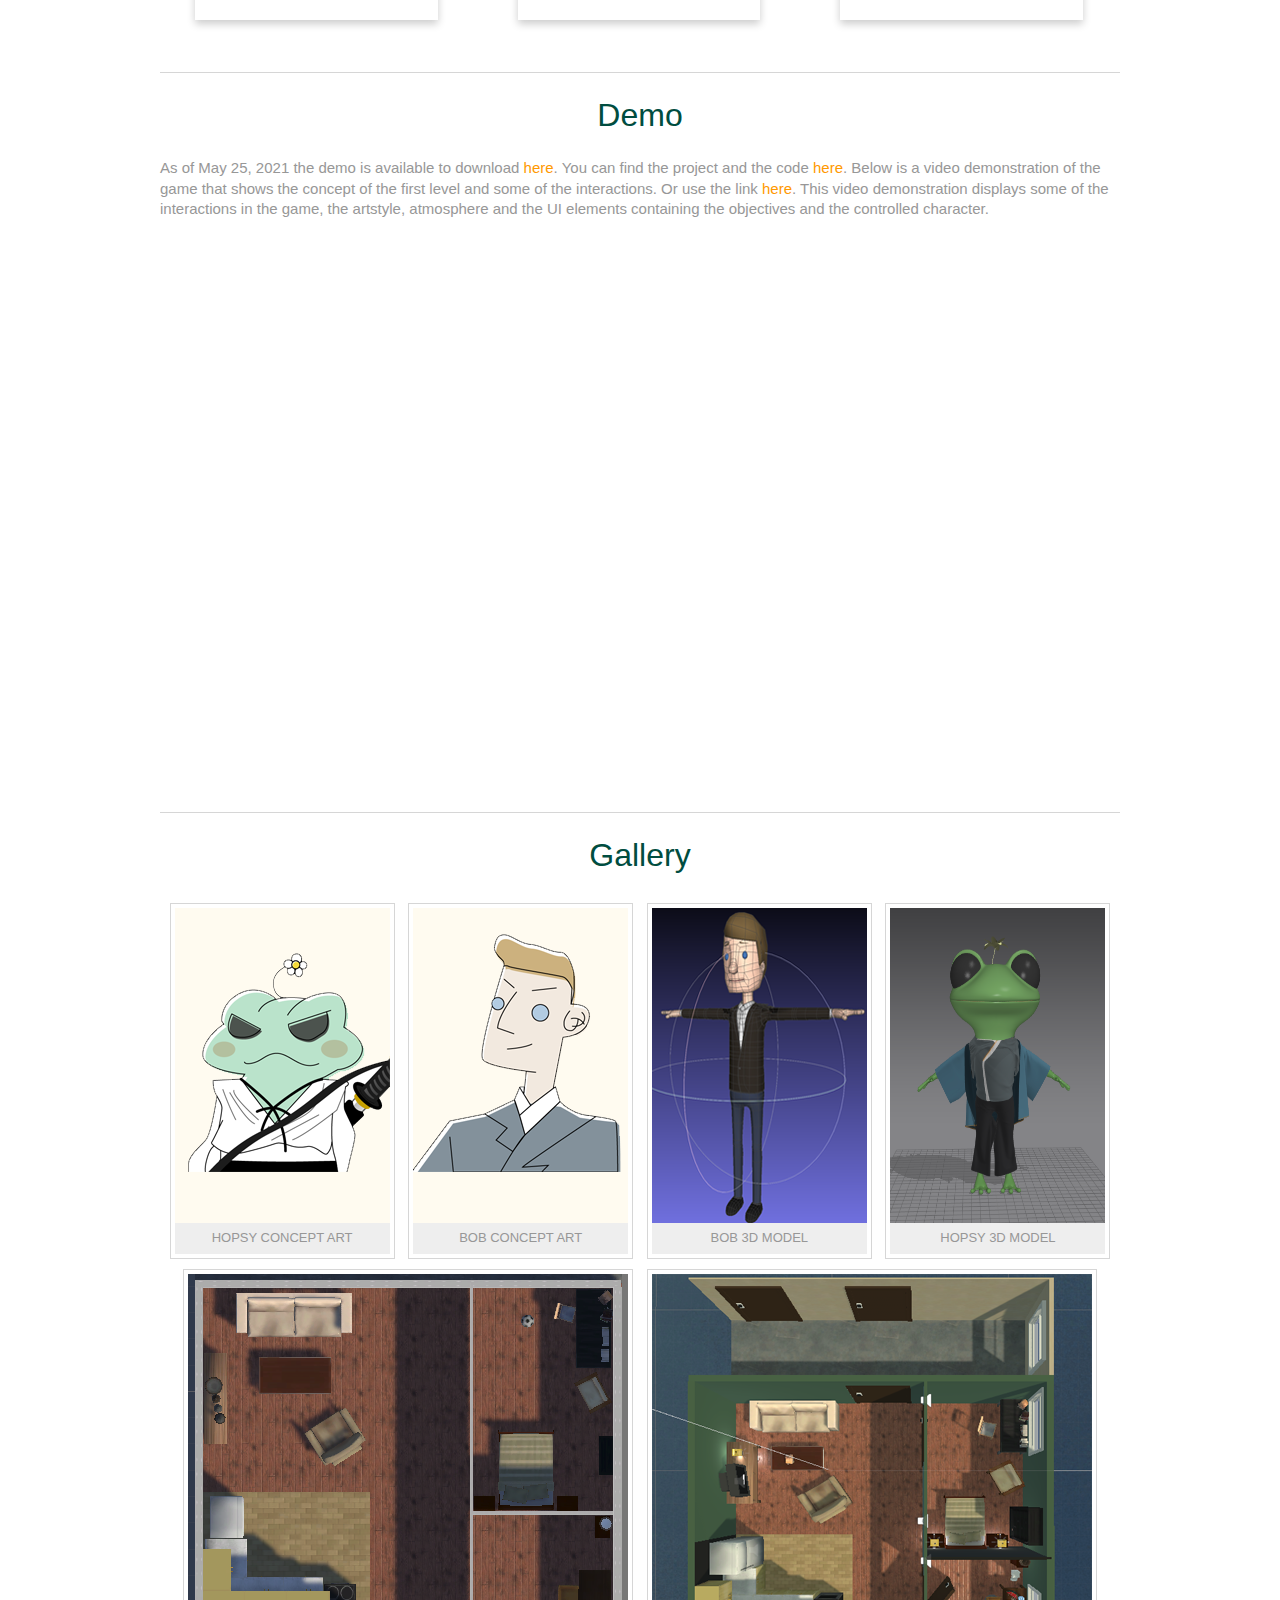
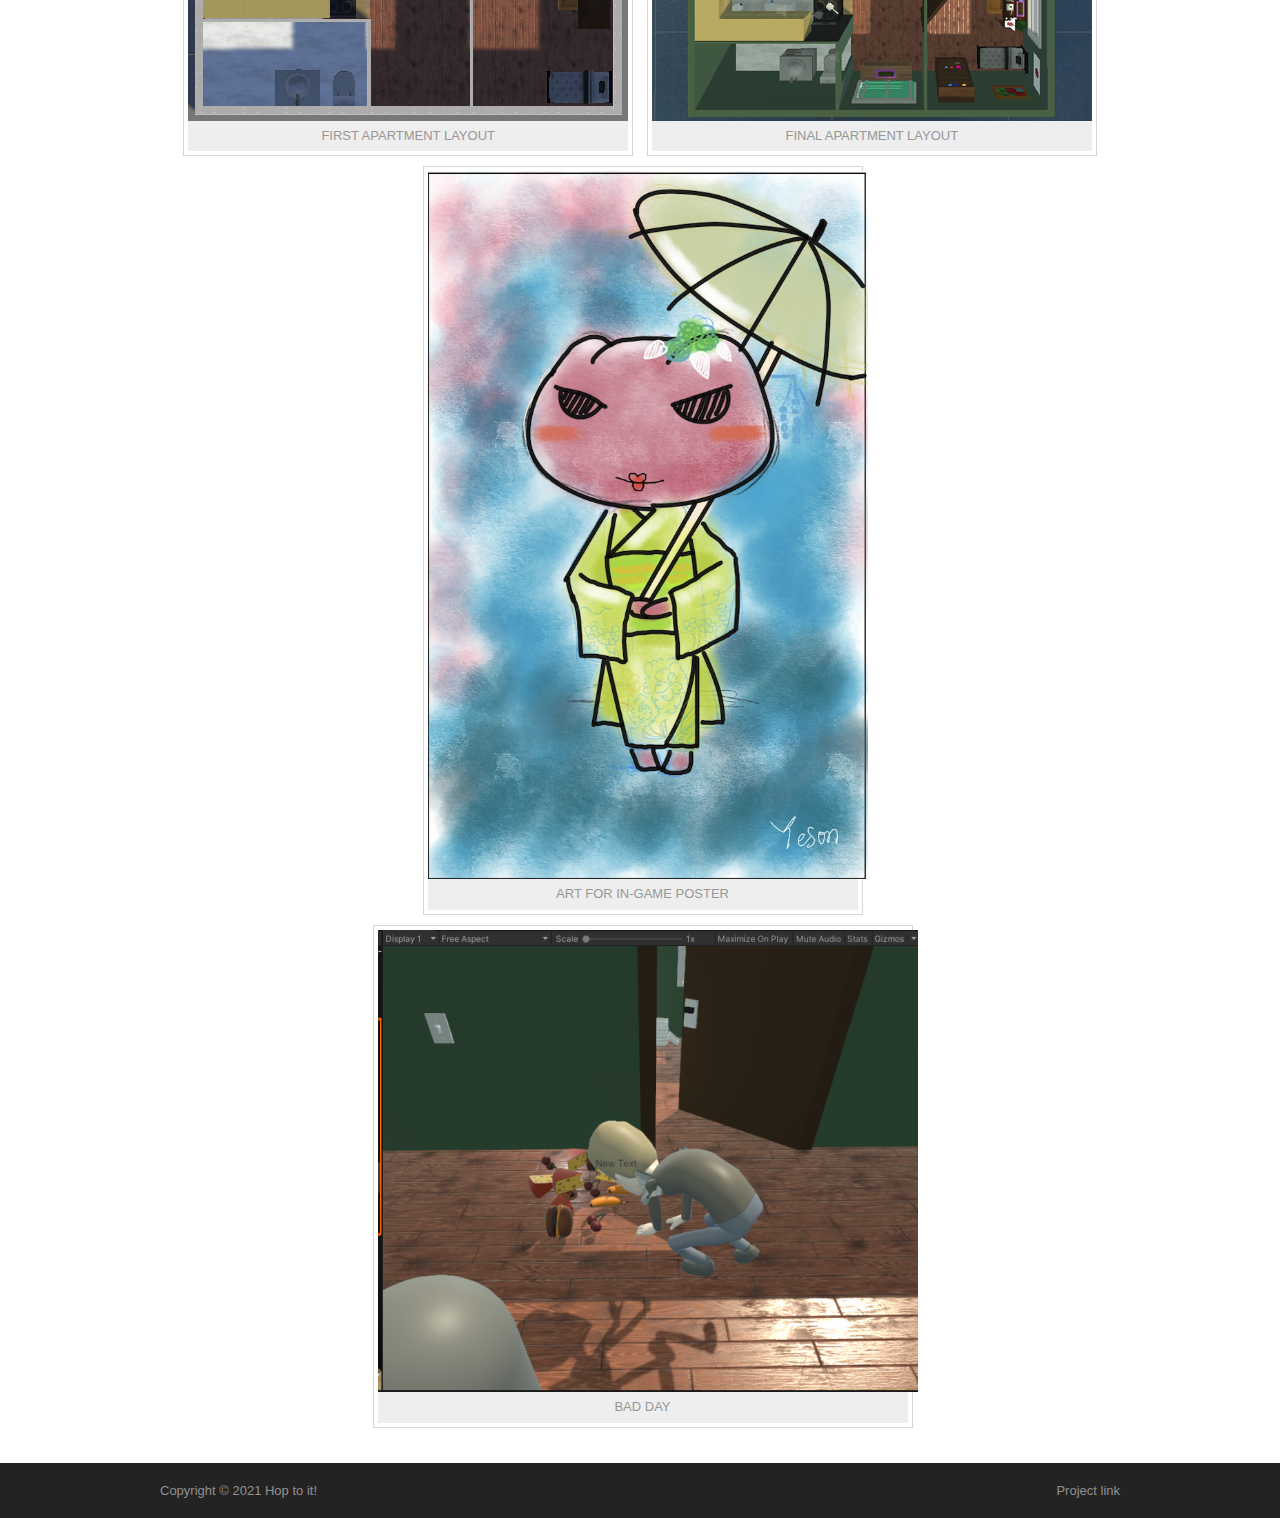
==== commit 9fd2e39b: "Updated to include new drive link and image" ====
--- a/index.html
+++ b/index.html
@@ -413,6 +413,12 @@
           </figure>
         </article>
 
+        <article style="width: 540px"class="four_quarter">
+          <figure><img src="images/bob_eating.png" width="540" height="462" alt="">
+            <figcaption>Bad day</figcaption>
+          </figure>
+        </article>
+
       </div>      
       </section>
       <!-- / One Quarter -->
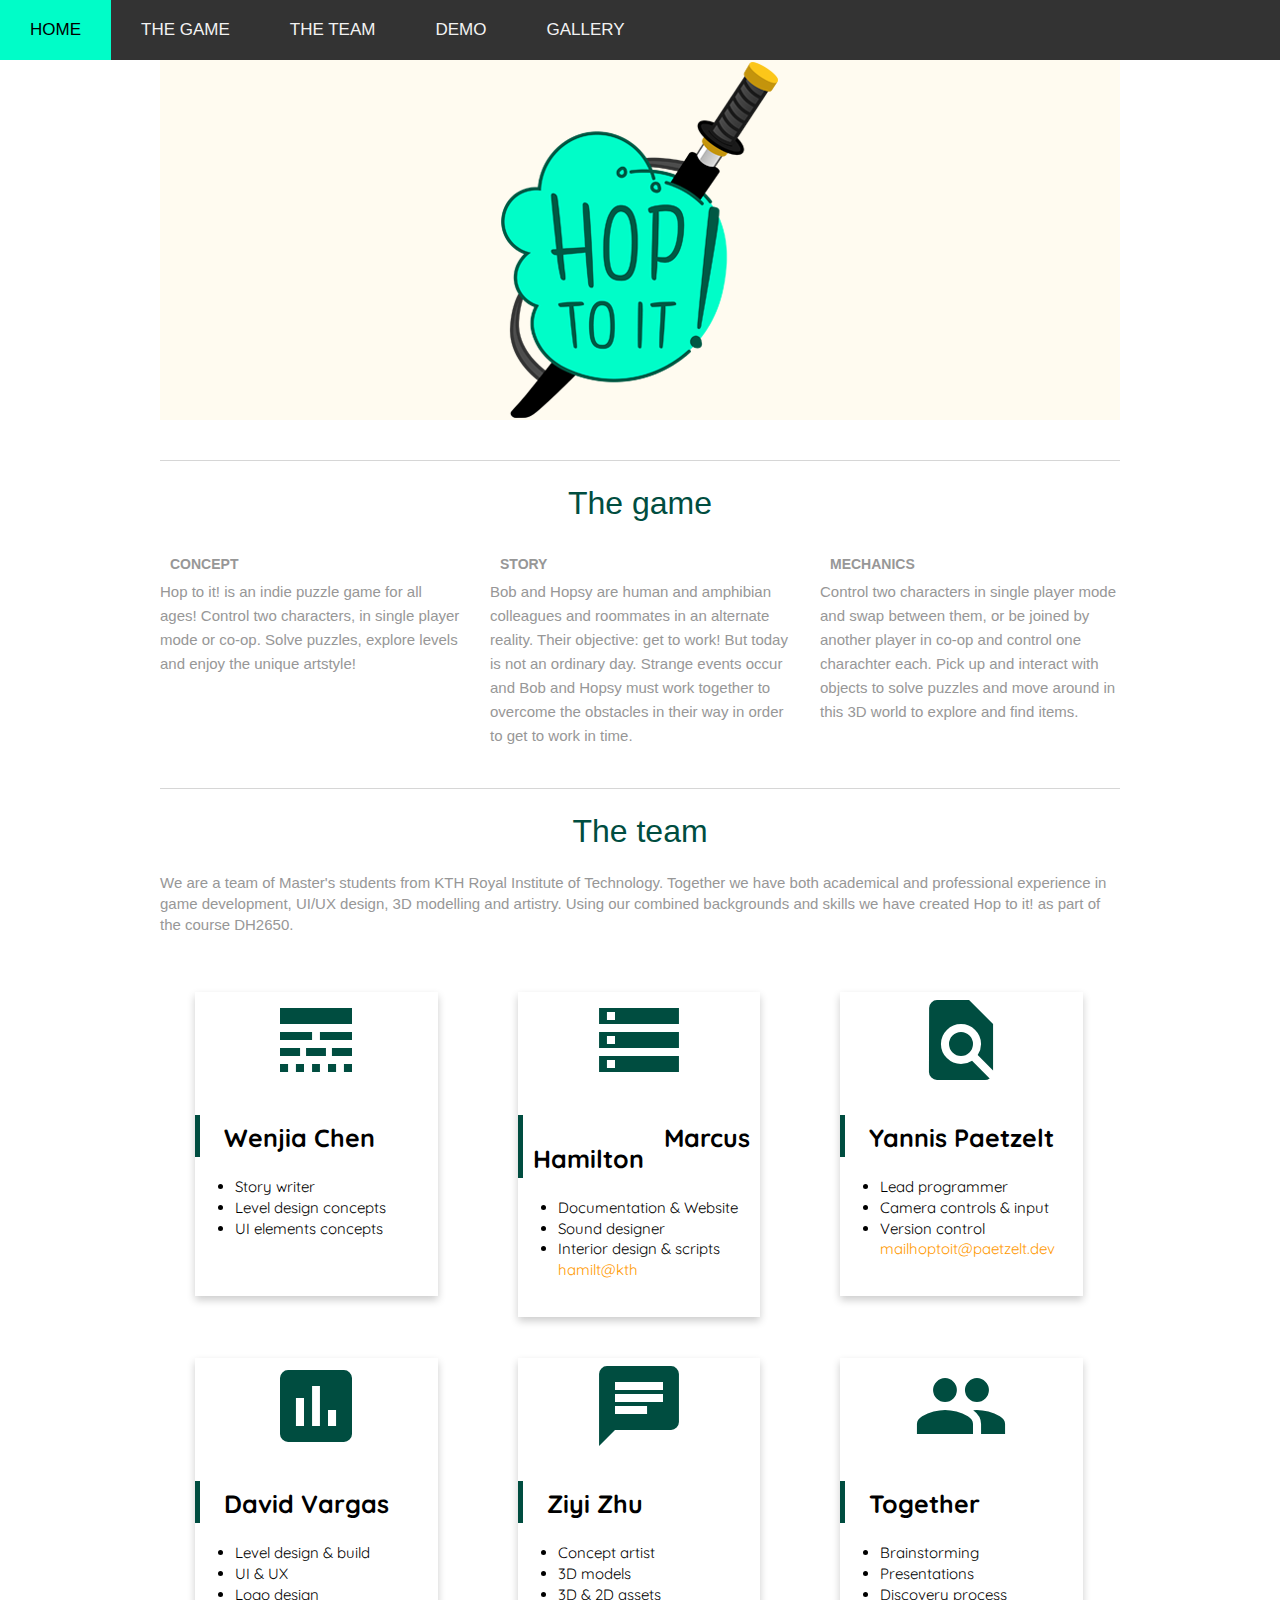
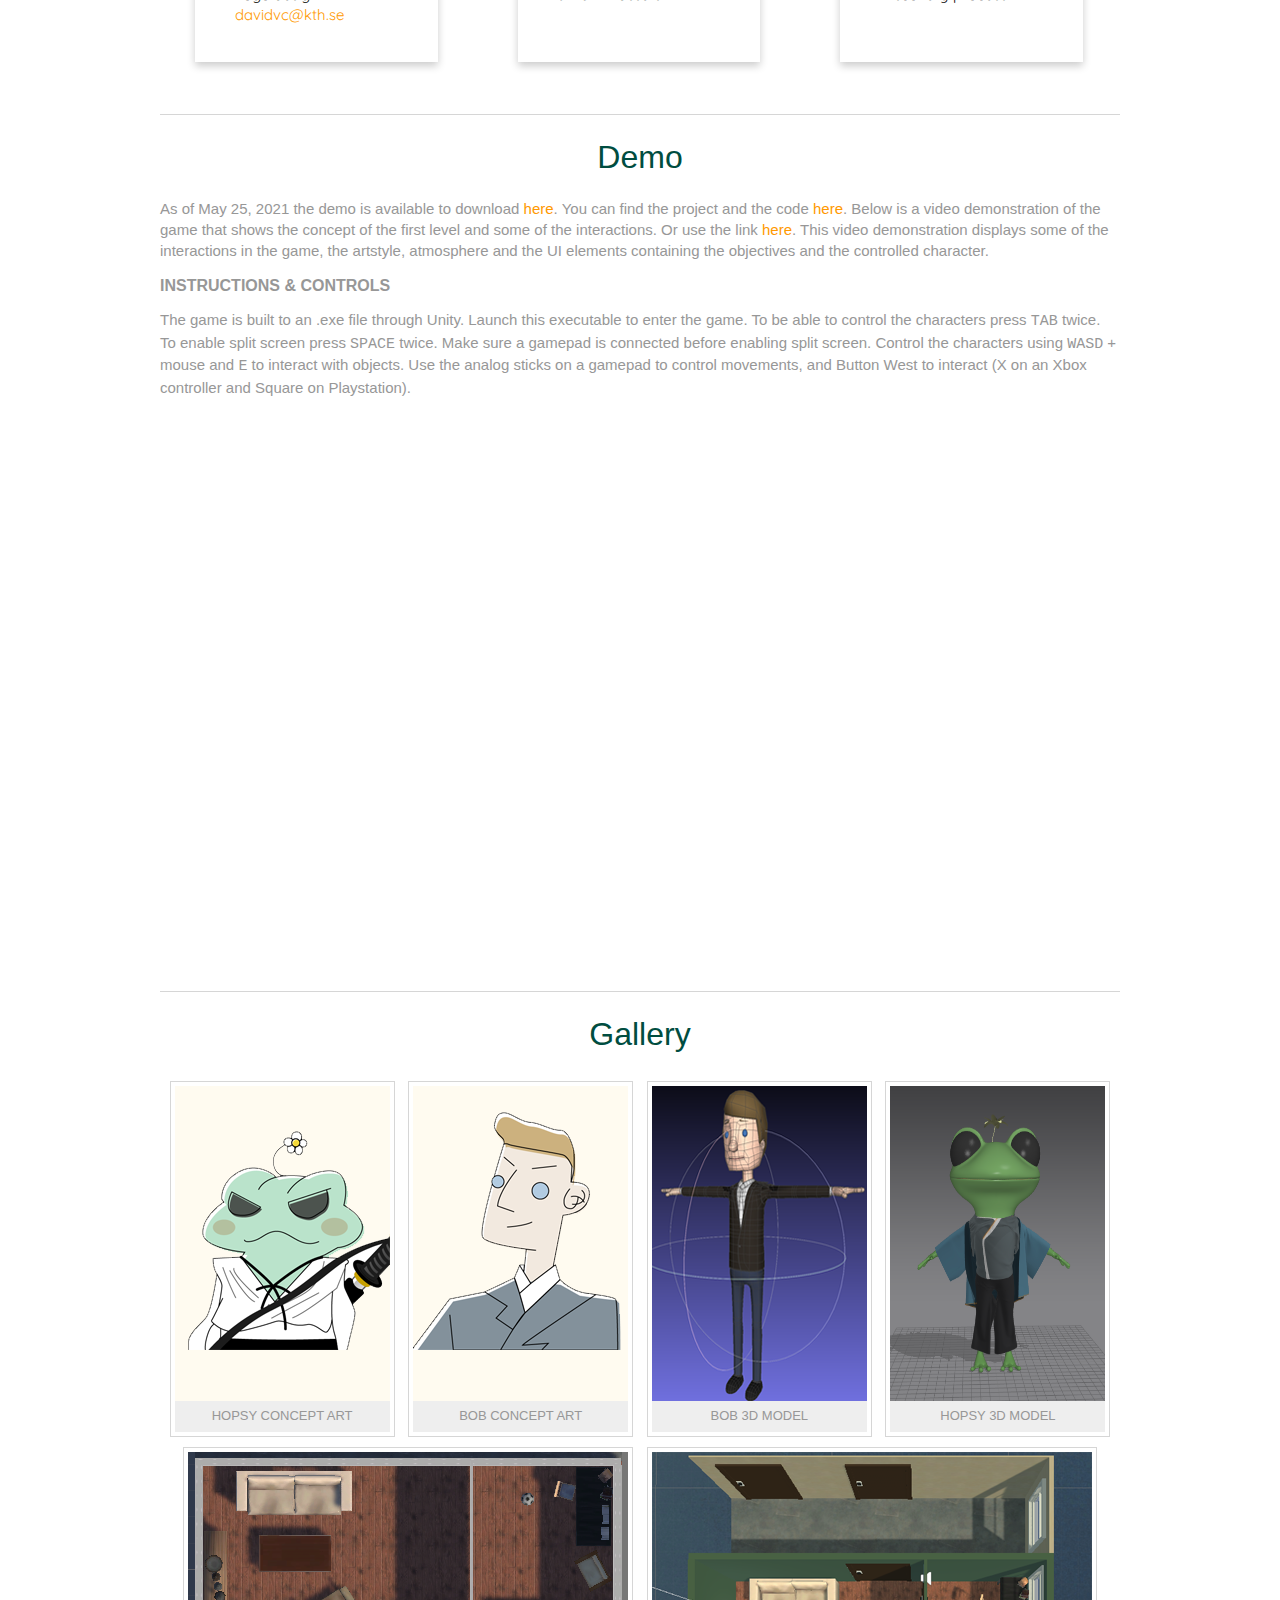
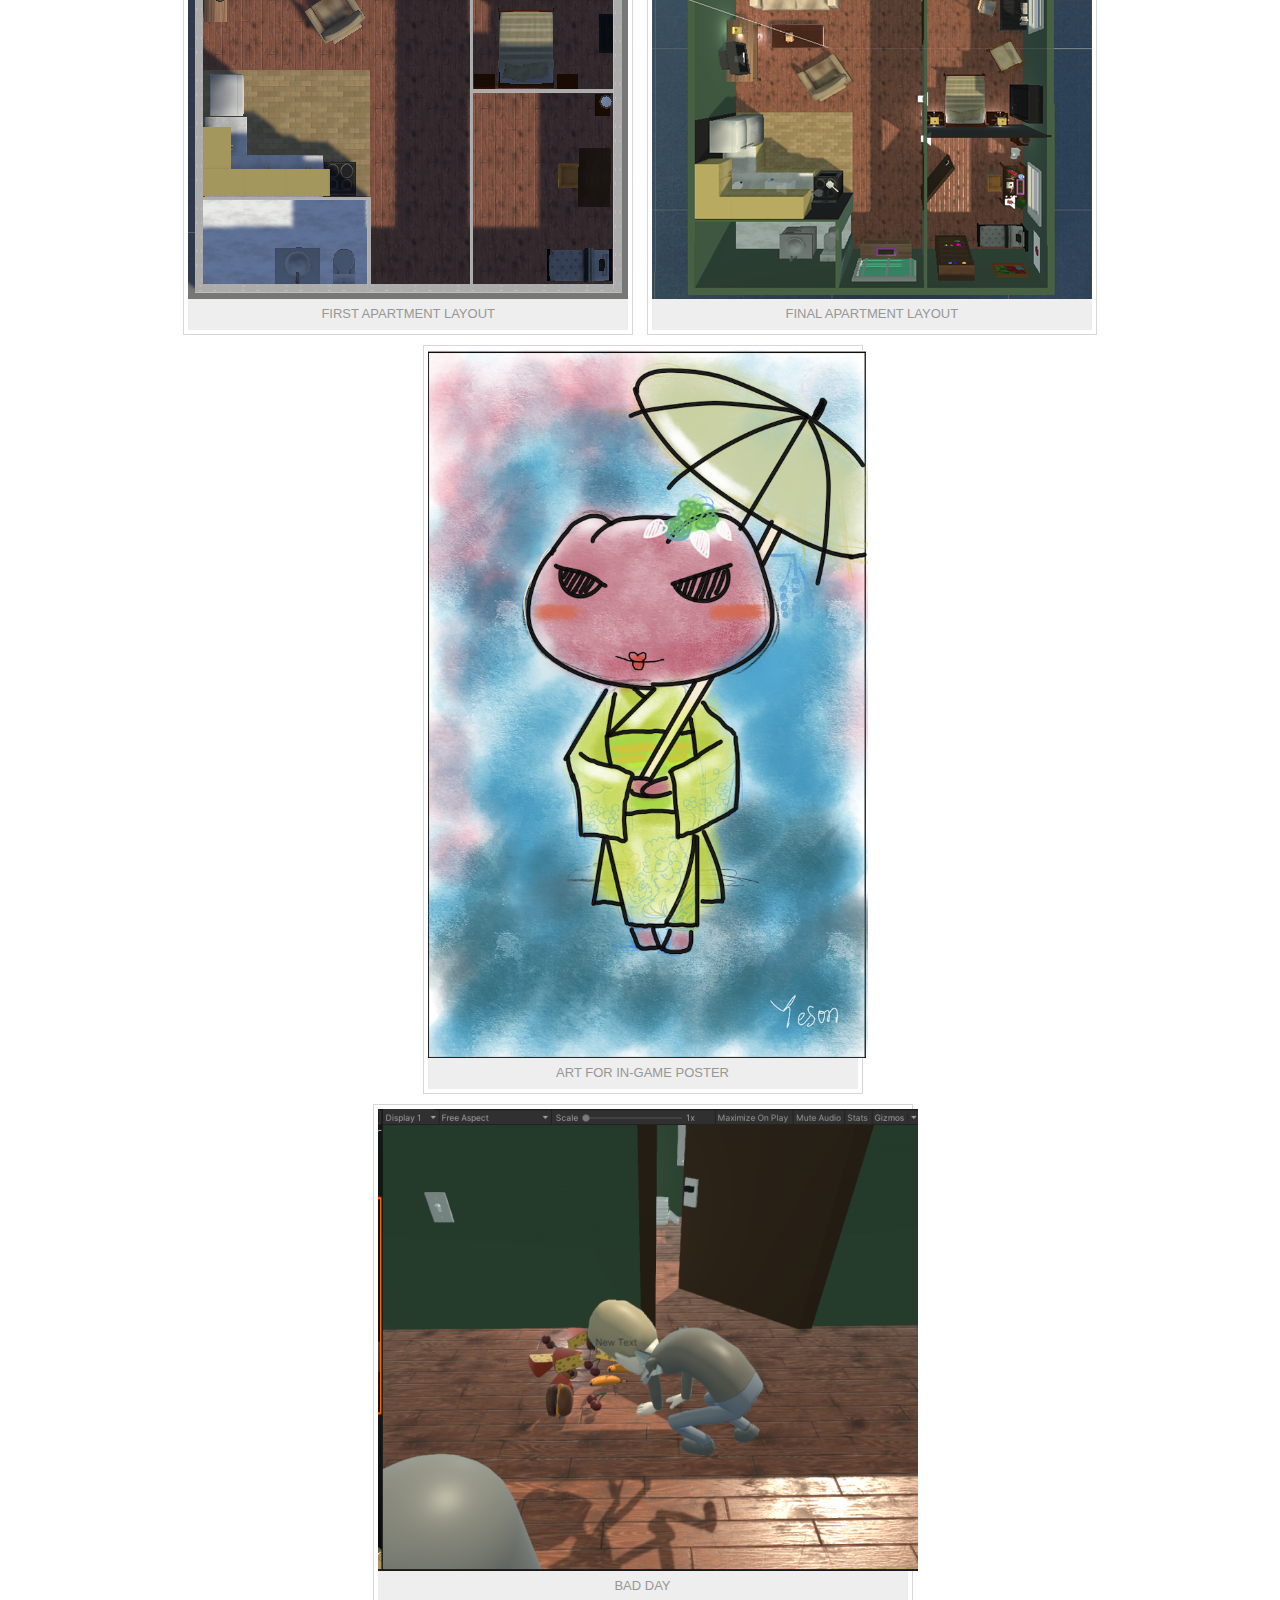
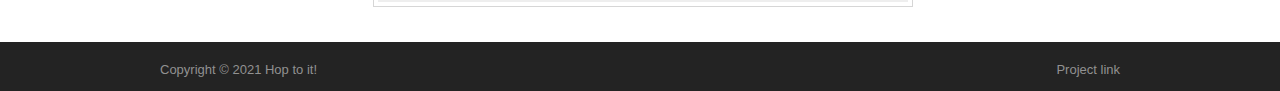
==== commit dbb0407e: "Added emails and instructions" ====
--- a/index.html
+++ b/index.html
@@ -241,8 +241,26 @@
                 </blockquote>
                 <ul style="font-family: 'Quicksand';font-size: 15px; color: black;" class="browser-default">
                   <li>Story writer</li>
-                  <li googl="true">Level design concept</li>
-                  <li>UI elements</li>
+                  <li googl="true">Level design concepts</li>
+                  <li>UI elements concepts</li>
+                </ul>
+                <br><br>
+            </div>
+        </div>
+
+        <div class="column"> 
+            <div class="card">
+                <div style="text-align: center;">
+                    <i class="material-icons large center-align icon" googl="true">storage</i>
+                </div>
+                <blockquote>
+                    <p style="font-family: 'Quicksand';font-size: 25px; color: black;" class="promo-caption" googl="true">&nbsp;&nbsp;<b>Marcus Hamilton</b></p> 
+                </blockquote>
+                <ul style="font-family: 'Quicksand';font-size: 15px; color: black;" class="browser-default">
+                  <li>Documentation & Website</li>
+                  <li googl="true">Sound designer</li>
+                  <li>Interior design & scripts</li>
+                    <a href="mailto:hamilt@kth.se">hamilt@kth</a>
                 </ul>
                 <br>
             </div>
@@ -251,23 +269,6 @@
         <div class="column"> 
             <div class="card">
                 <div style="text-align: center;">
-                    <i class="material-icons large center-align icon" googl="true">storage</i>
-                </div>
-                <blockquote>
-                    <p style="font-family: 'Quicksand';font-size: 25px; color: black;" class="promo-caption" googl="true">&nbsp;&nbsp;<b>Marcus Hamilton</b></p> 
-                </blockquote>
-                <ul style="font-family: 'Quicksand';font-size: 15px; color: black;" class="browser-default">
-                  <li>Creative advisor/manager</li>
-                  <li googl="true">Player handler mechanic</li>
-                  <li>Website content</li>
-                </ul>
-                <br>
-            </div>
-        </div>
-
-        <div class="column"> 
-            <div class="card">
-                <div style="text-align: center;">
                     <i class="material-icons large center-align icon" googl="true">find_in_page</i>
                 </div>
                 <blockquote>
@@ -275,8 +276,9 @@
                 </blockquote>
                 <ul style="font-family: 'Quicksand';font-size: 15px; color: black;" class="browser-default">
                   <li>Lead programmer</li>
-                  <li googl="true">Camera controls</li>
+                  <li googl="true">Camera controls & input</li>
                   <li>Version control</li>
+                  <a href="mailto:mail+hop-to-it@paetzelt.dev">mailhoptoit@paetzelt.dev</a>
                 </ul>
                 <br>
             </div>
@@ -298,6 +300,7 @@
                   <li>Level design & build</li>
                   <li googl="true">UI & UX</li>
                   <li>Logo design</li>
+                  <a href="mailto:davidvc@kth.se">davidvc@kth.se</a>
                 </ul>
                 <br>
             </div>
@@ -316,7 +319,7 @@
                   <li googl="true">3D models</li>
                   <li>3D & 2D assets</li>
                 </ul>
-                <br>
+                <br> <br>
             </div>
         </div>
 
@@ -333,7 +336,7 @@
                   <li googl="true">Presentations</li>
                   <li>Discovery process</li>
                 </ul>
-                <br>
+                <br><br>
             </div>
             <br> <br>
         </div>
@@ -355,6 +358,13 @@
                 <a target="_blank" href="https://www.youtube.com/embed/r0bm21hg_XU" title="YouTube link">here</a>.
                 This video demonstration displays some of the interactions in the game, the artstyle, atmosphere and the UI elements containing the objectives and the controlled character.
         </p>
+        <h2>Instructions & controls</h2>
+        <p style="font-size: 15px">        
+            The game is built to an .exe file through Unity. Launch this executable to enter the game. To be able to control the characters press <kbd>TAB</kbd> twice. To enable split screen press <kbd>SPACE</kbd> twice. 
+            Make sure a gamepad is connected before enabling split screen. Control the characters using <kbd>WASD</kbd> + mouse and <kbd>E</kbd> to interact with objects. Use the analog sticks on a gamepad to control movements, and
+            Button West to interact (X on an Xbox controller and Square on Playstation).
+            
+        </p>
 
         <div class="w3-container w3-content w3-center w3-padding-54" style="max-width:960px; align:center;" id="VIDEO">
             <iframe width=100% height="500" display:block src="https://www.youtube.com/embed/r0bm21hg_XU" frameborder="0"
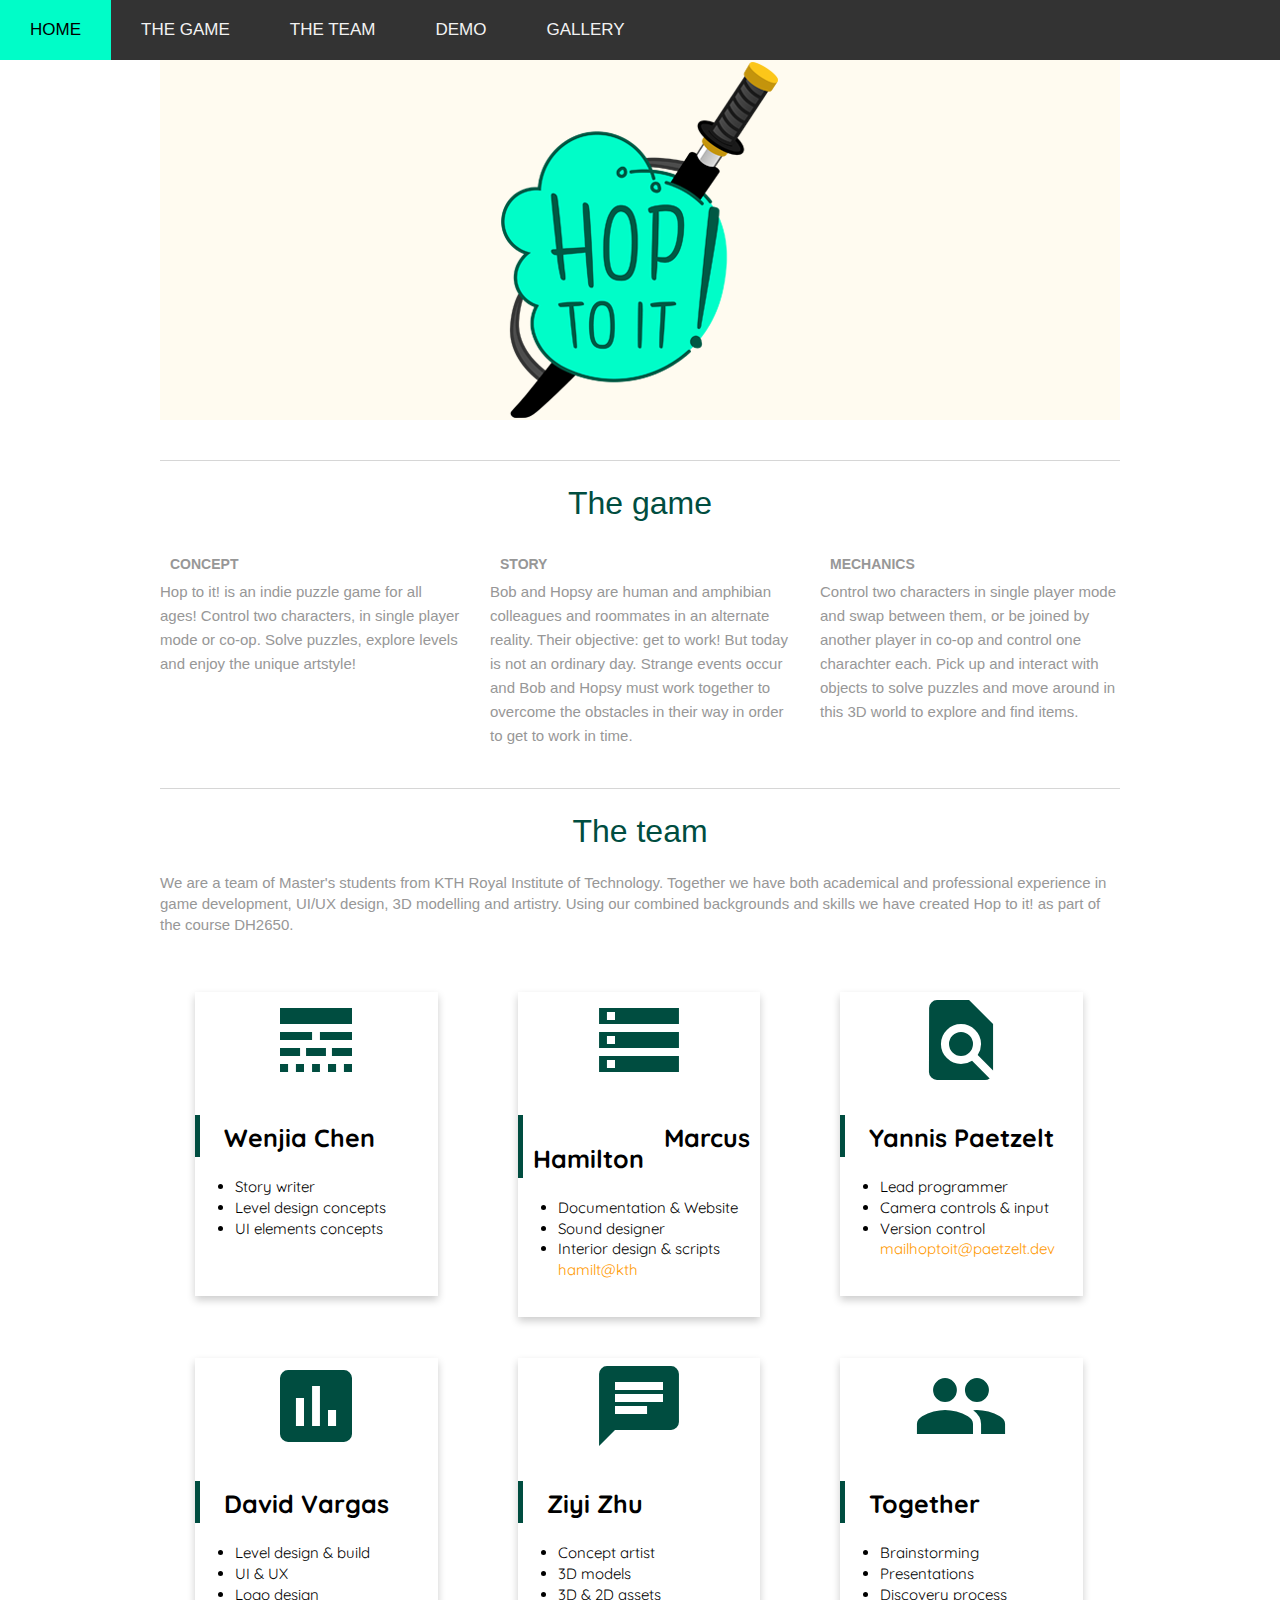
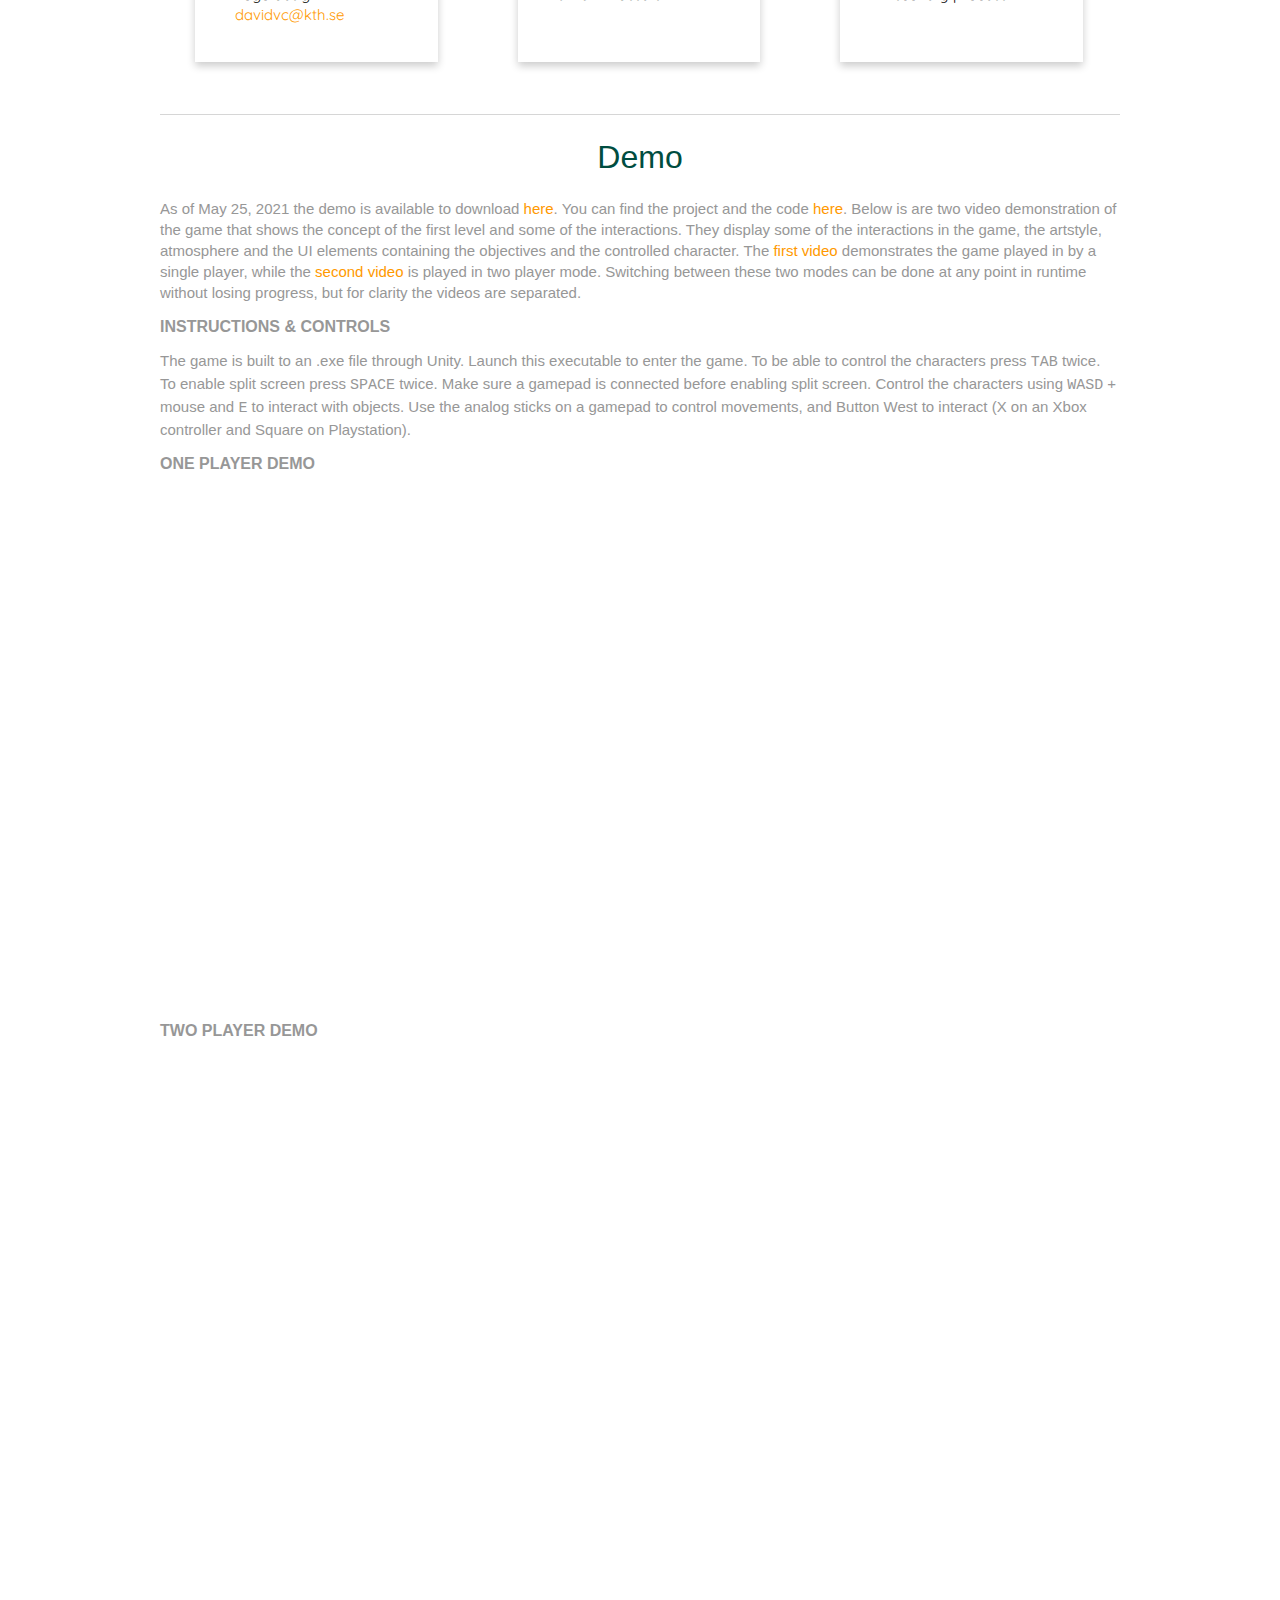
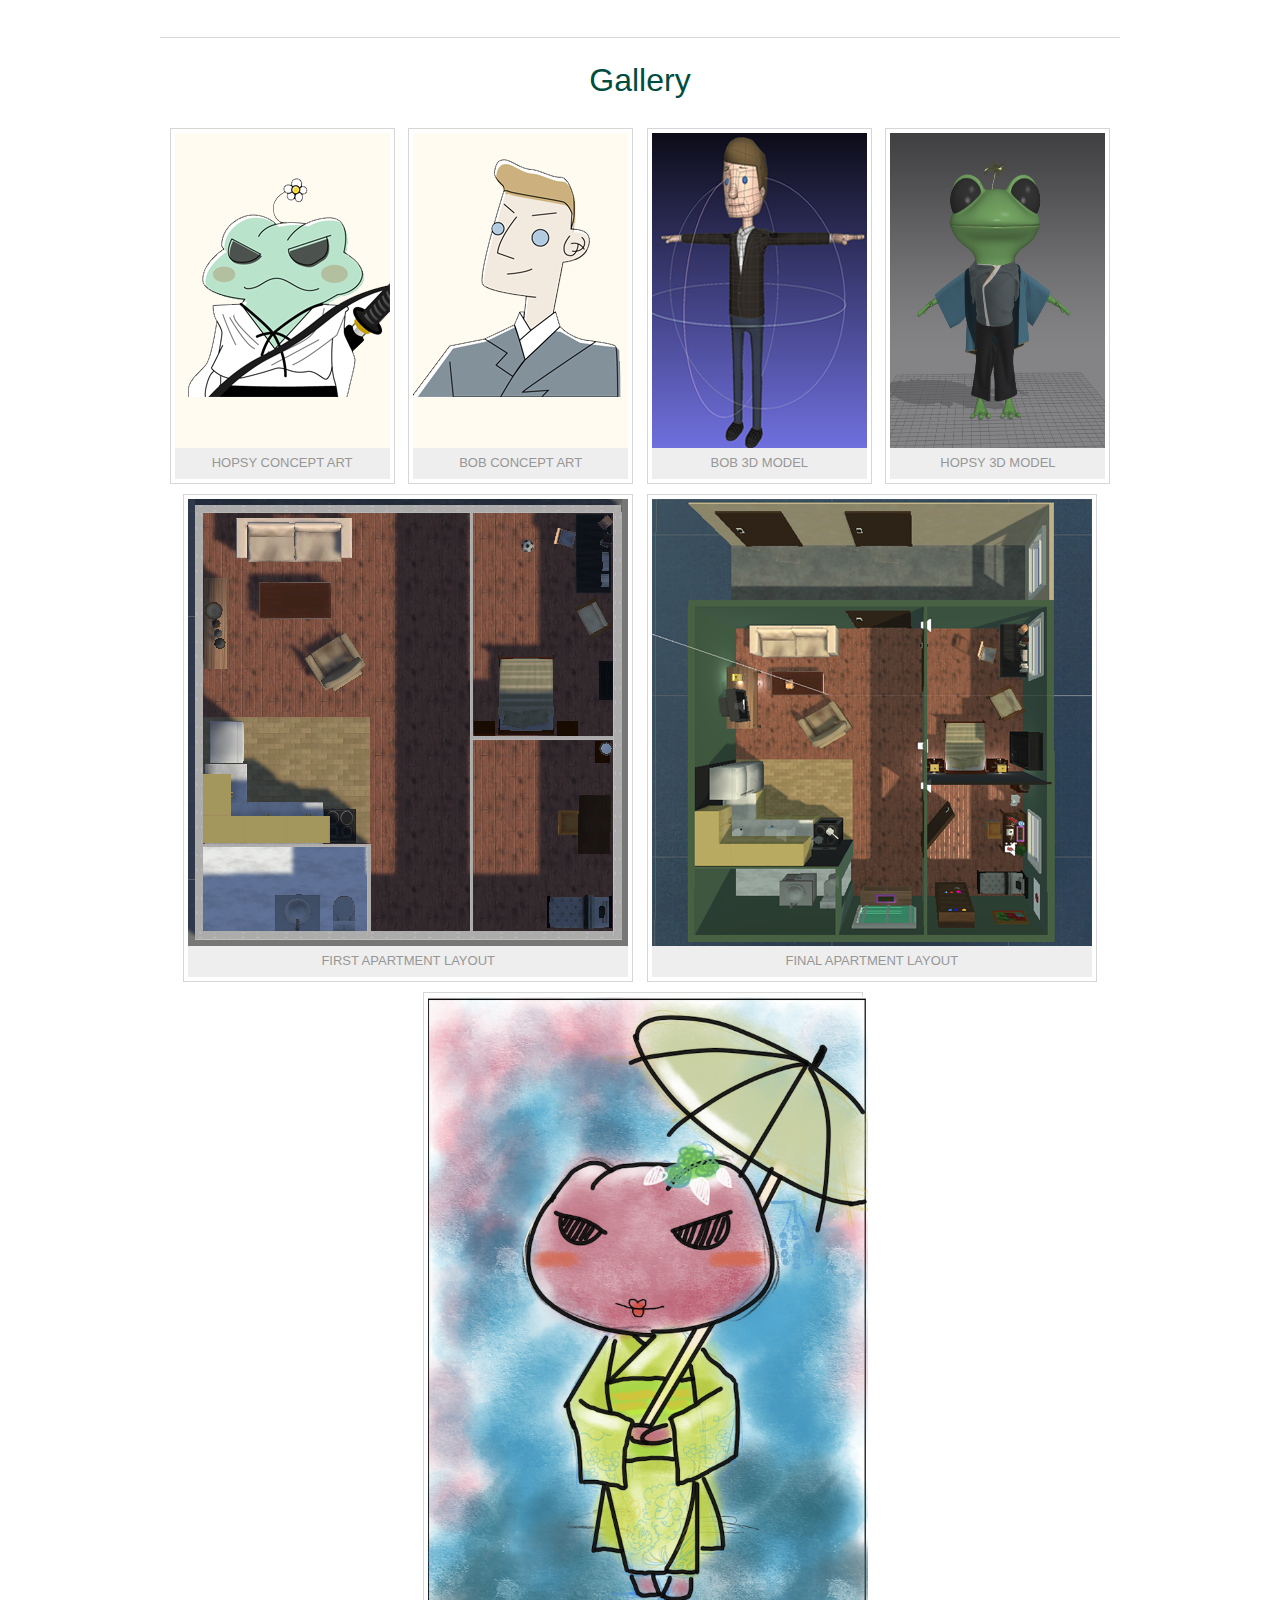
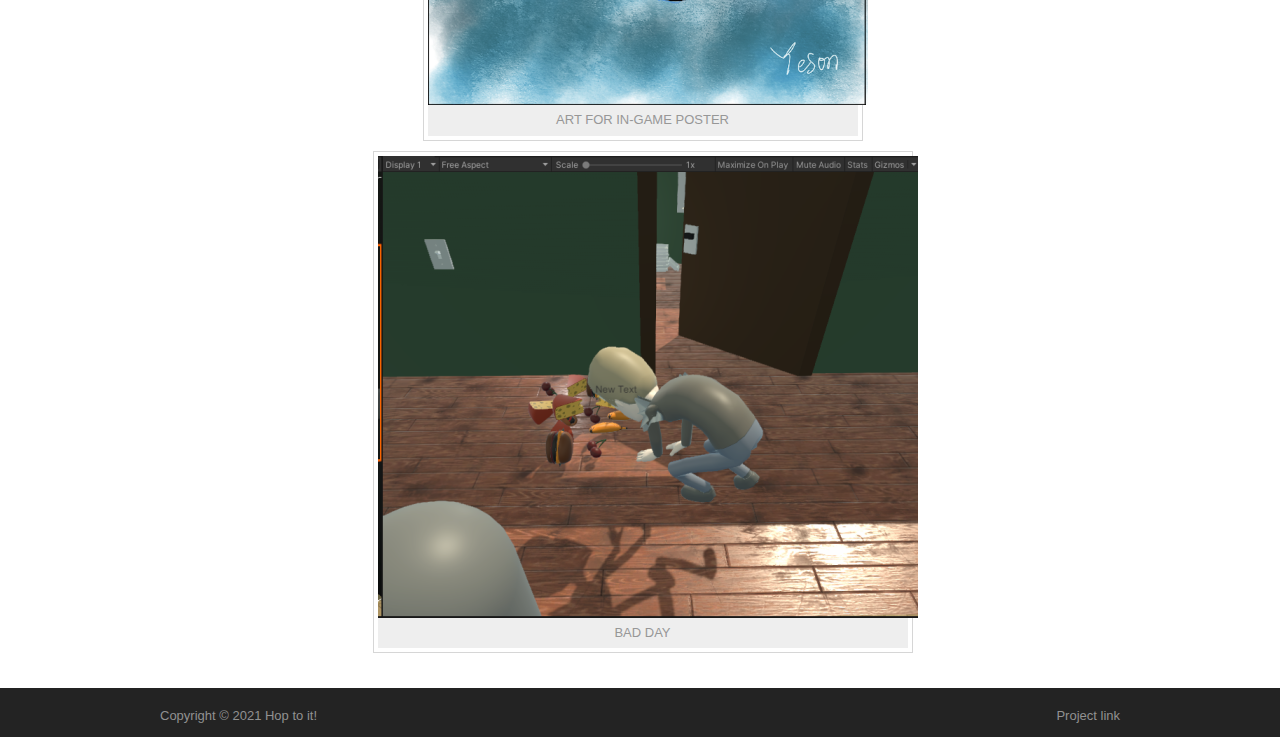
==== commit 132d588d: "Added split screen video" ====
--- a/index.html
+++ b/index.html
@@ -354,9 +354,11 @@
         <div> 
         <p style="font-size: 15px">As of May 25, 2021 the demo is available to download <a target="_blank" href="https://drive.google.com/drive/folders/1llyT8_DVklATMDodVYiQNB13jZhYdLii?usp=sharing" title="Demo">here</a>.
             You can find the project and the code <a target="_blank" href="https://github.com/DH2650-spel21-8/Hop-to-it" title="Github link">here</a>.
-            Below is a video demonstration of the game that shows the concept of the first level and some of the interactions. Or use the link 
-                <a target="_blank" href="https://www.youtube.com/embed/r0bm21hg_XU" title="YouTube link">here</a>.
-                This video demonstration displays some of the interactions in the game, the artstyle, atmosphere and the UI elements containing the objectives and the controlled character.
+            Below is are two video demonstration of the game that shows the concept of the first level and some of the interactions. 
+            They display some of the interactions in the game, the artstyle, atmosphere and the UI elements containing the objectives and the controlled character.
+            The <a target="_blank" href="https://www.youtube.com/embed/r0bm21hg_XU" title="YouTube link">first video</a>
+            demonstrates the game played in by a single player, while the <a target="_blank" href="https://youtu.be/AuZkHqXSIBg" title="YouTube link">second video</a> is played in two player mode. Switching between these two modes
+            can be done at any point in runtime without losing progress, but for clarity the videos are separated.
         </p>
         <h2>Instructions & controls</h2>
         <p style="font-size: 15px">        
@@ -366,8 +368,16 @@
             
         </p>
 
+        <h2>One player demo</h2> <br>
         <div class="w3-container w3-content w3-center w3-padding-54" style="max-width:960px; align:center;" id="VIDEO">
             <iframe width=100% height="500" display:block src="https://www.youtube.com/embed/r0bm21hg_XU" frameborder="0"
+              allow="accelerometer; autoplay; clipboard-write; encrypted-media; gyroscope; picture-in-picture"
+              allowfullscreen></iframe>
+        </div>
+        <br>
+        <h2>Two player demo</h2> <br>
+        <div class="w3-container w3-content w3-center w3-padding-54" style="max-width:960px; align:center;" id="VIDEO">
+            <iframe width=100% height="500" display:block src="https://youtu.be/AuZkHqXSIBg" frameborder="0"
               allow="accelerometer; autoplay; clipboard-write; encrypted-media; gyroscope; picture-in-picture"
               allowfullscreen></iframe>
         </div>
